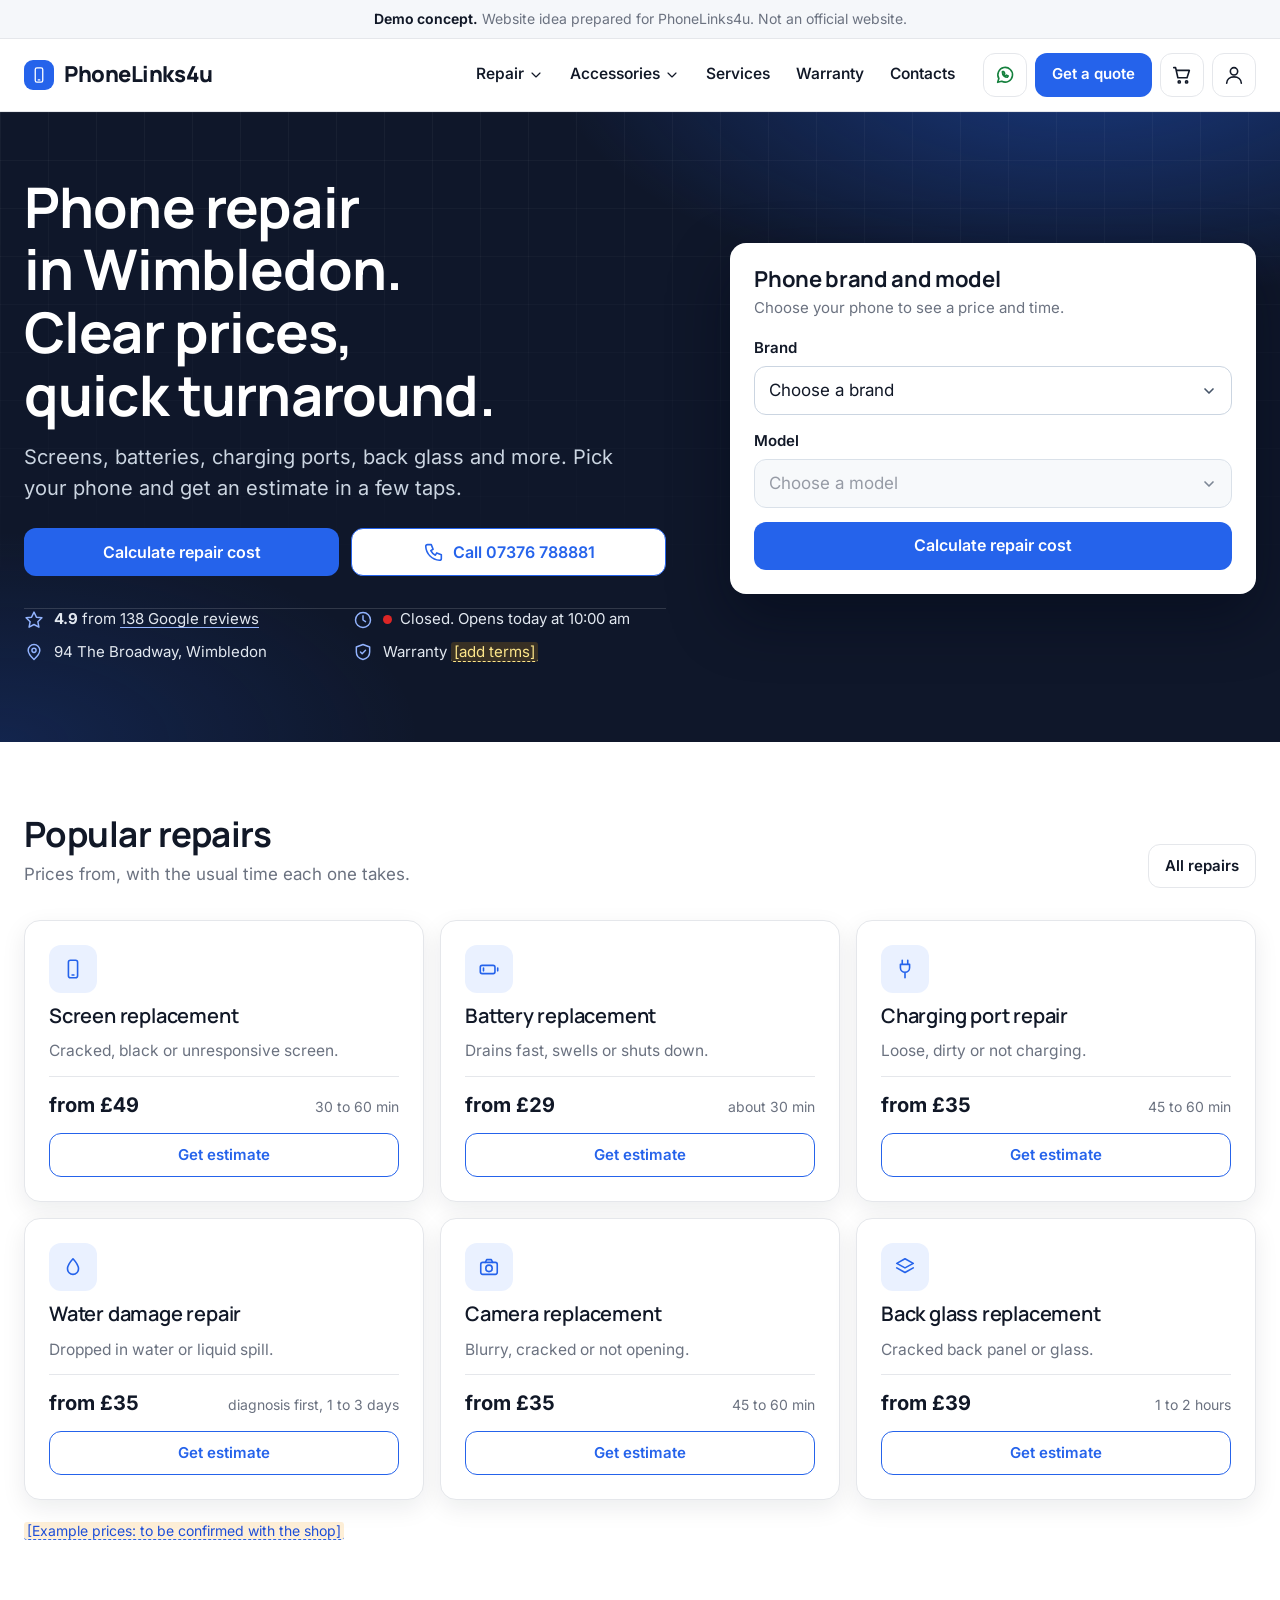
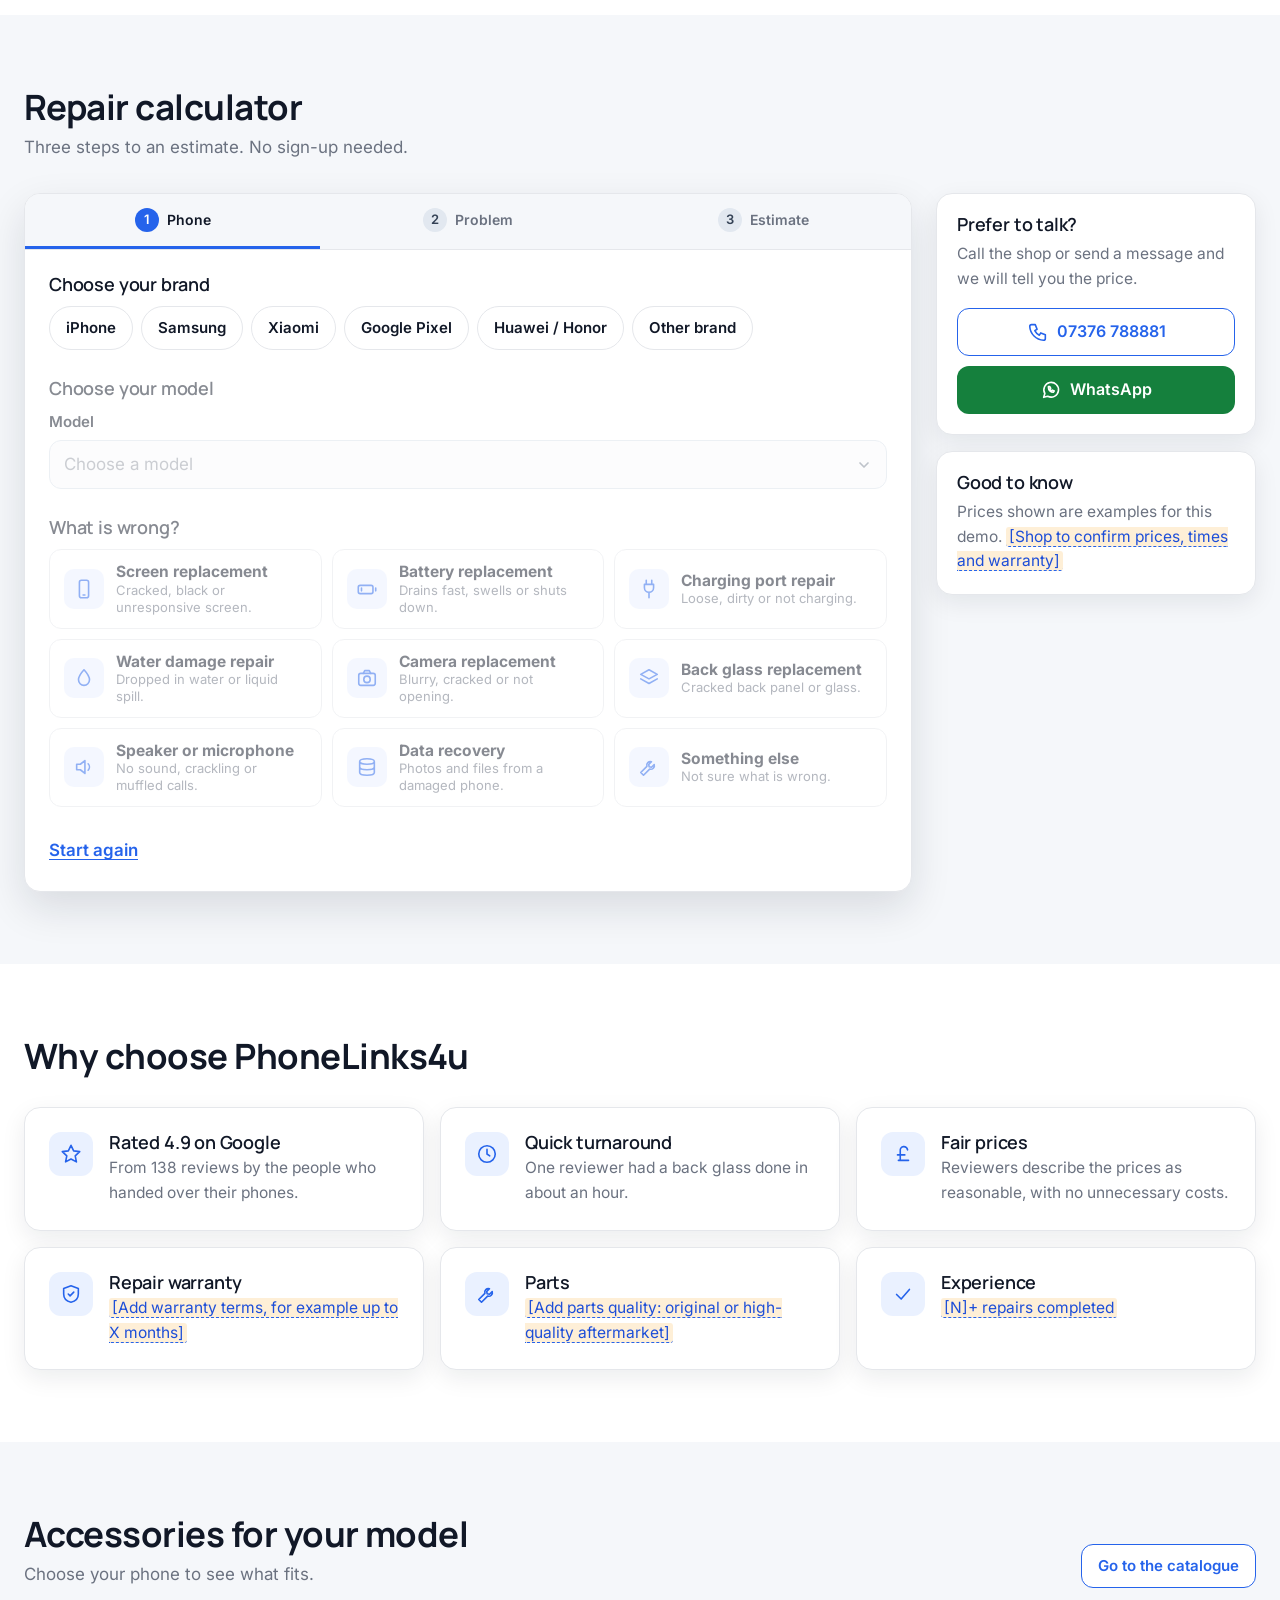
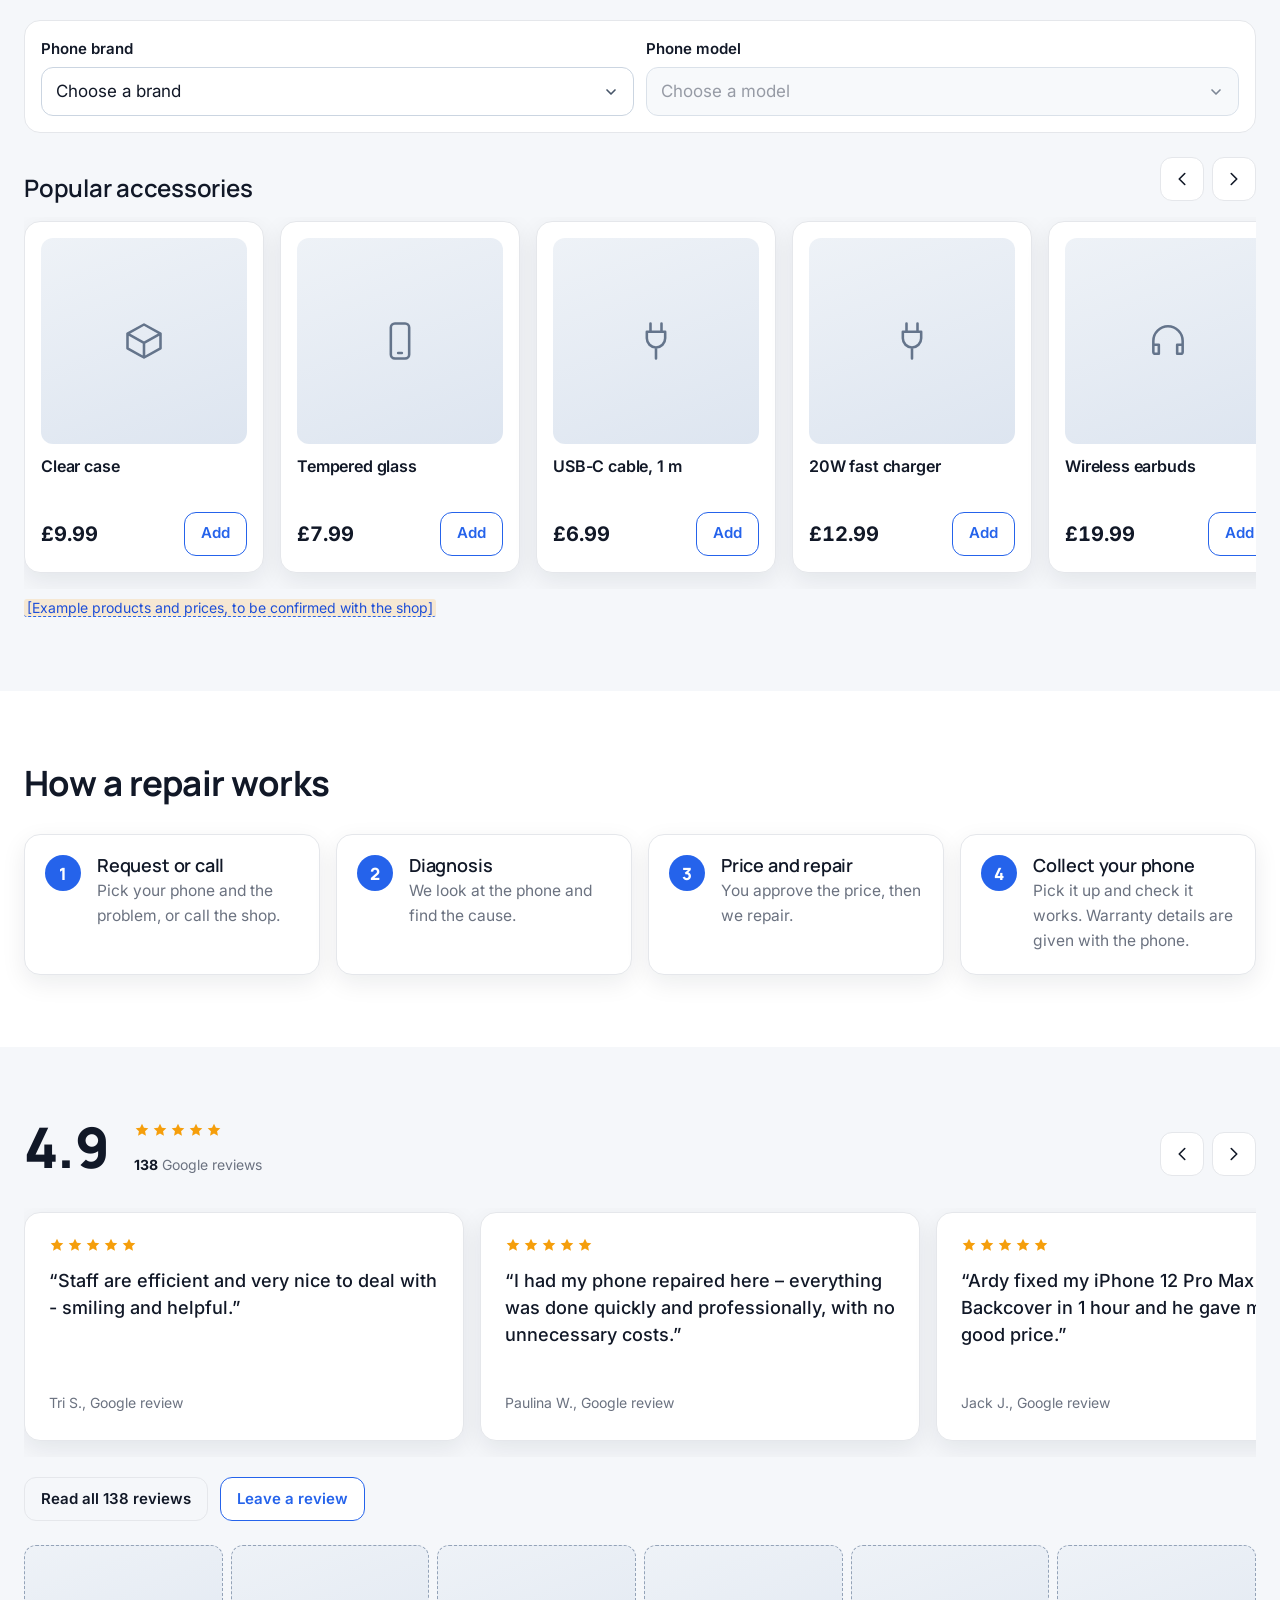
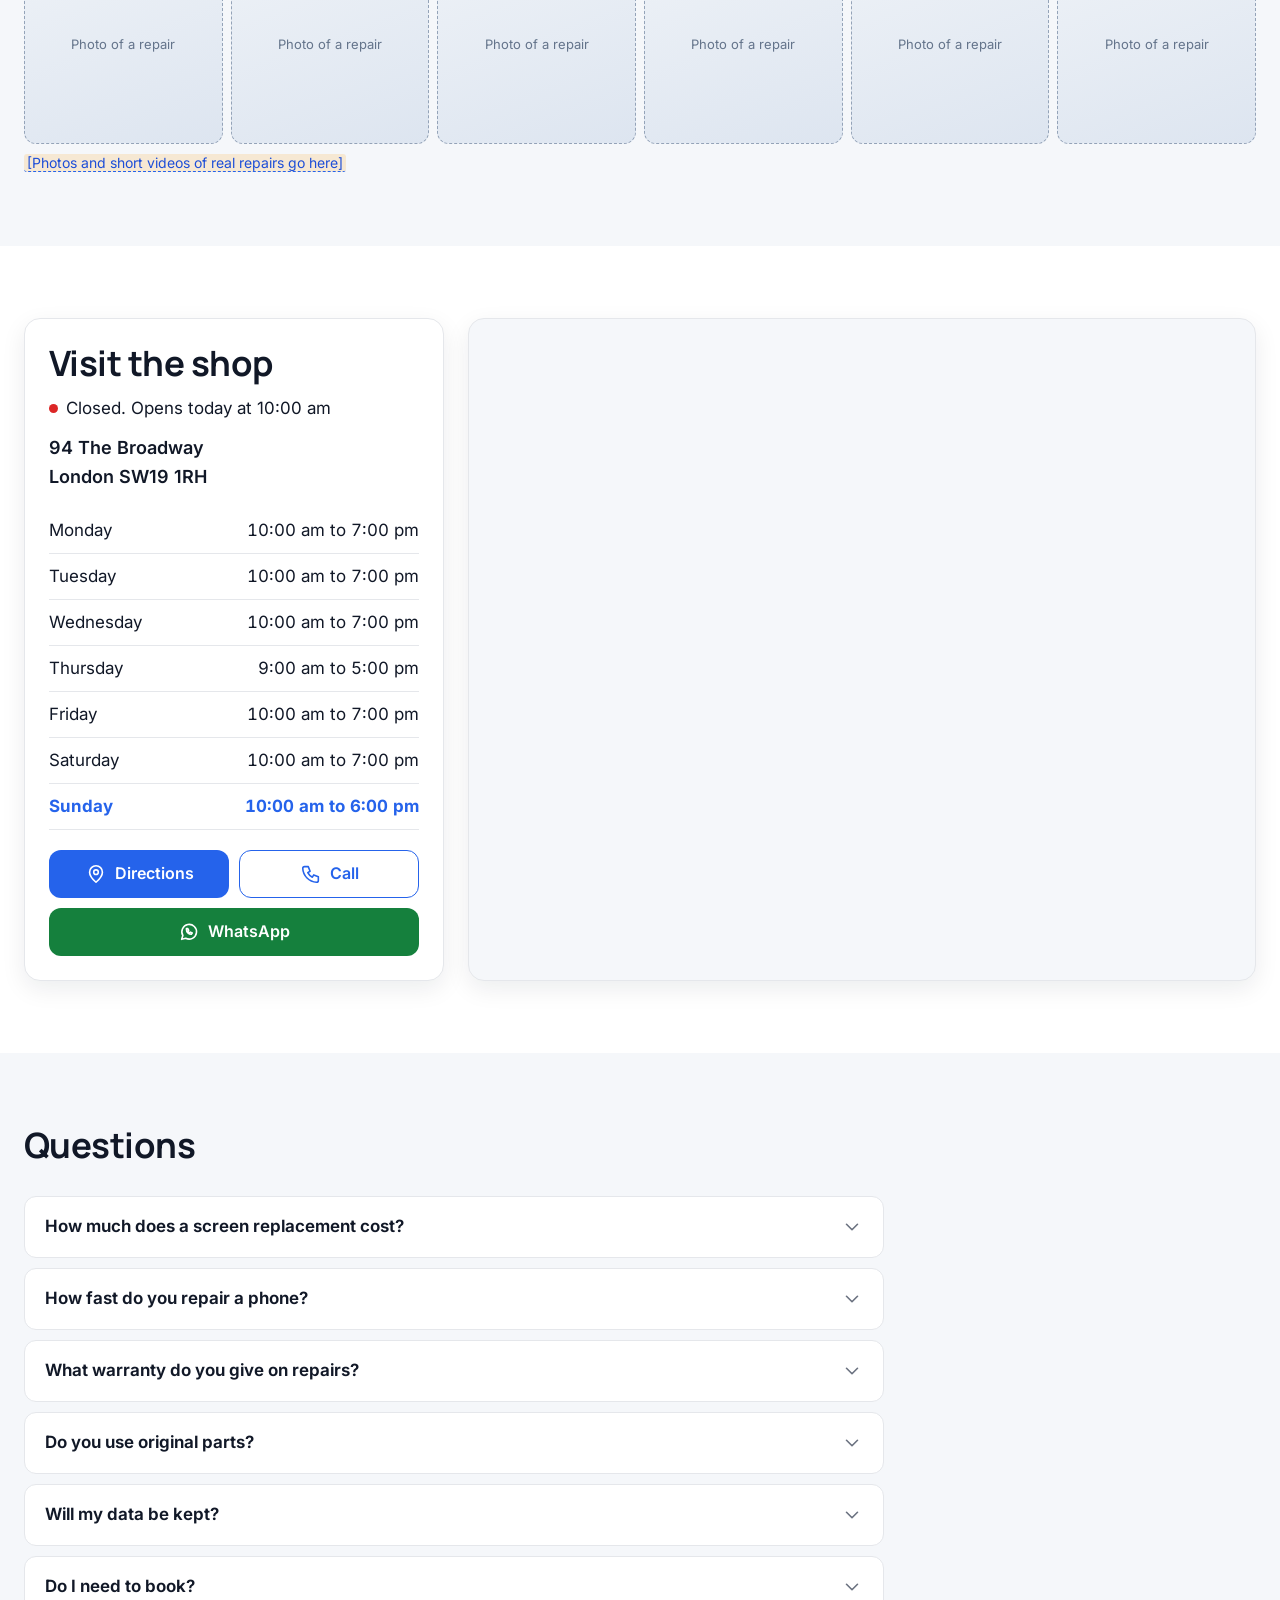
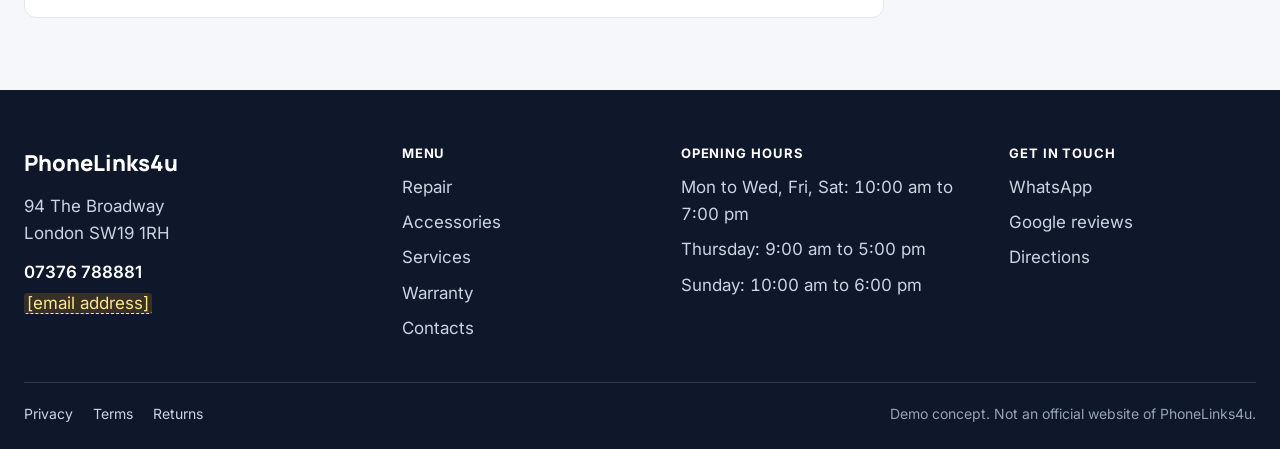
==== index.html @ e5e83dd7 "Add PhoneLinks4u demo static site for GitHub Pages. Co-authored-by: Cursor <cursoragent@cursor.com>" ====
<!doctype html>
<html lang="en-GB">
<head>
<meta charset="utf-8">
<meta name="viewport" content="width=device-width, initial-scale=1">
<meta name="robots" content="noindex, nofollow">
<meta name="theme-color" content="#0F172A">
<title>PhoneLinks4u | Phone repair in Wimbledon</title>
<meta name="description" content="PhoneLinks4u, 94 The Broadway, Wimbledon. Phone repairs and accessories. Rated 4.9 on Google from 138 reviews.">
<link rel="stylesheet" href="assets/css/tokens.css">
<link rel="stylesheet" href="assets/css/base.css">
<script type="application/ld+json">
{"@context": "https://schema.org", "@type": "LocalBusiness", "name": "PhoneLinks4u", "description": "Mobile phone repairs and accessories", "address": {"@type": "PostalAddress", "streetAddress": "94 The Broadway", "addressLocality": "London", "postalCode": "SW19 1RH", "addressCountry": "GB"}, "telephone": "+447376788881", "openingHoursSpecification": [{"@type": "OpeningHoursSpecification", "dayOfWeek": ["Monday", "Tuesday", "Wednesday", "Friday", "Saturday"], "opens": "10:00", "closes": "19:00"}, {"@type": "OpeningHoursSpecification", "dayOfWeek": "Thursday", "opens": "09:00", "closes": "17:00"}, {"@type": "OpeningHoursSpecification", "dayOfWeek": "Sunday", "opens": "10:00", "closes": "18:00"}], "aggregateRating": {"@type": "AggregateRating", "ratingValue": "4.9", "reviewCount": "138"}}
</script>
</head>
<body>
<svg width="0" height="0" style="position:absolute" aria-hidden="true" focusable="false">
<symbol id="i-phone" viewBox="0 0 24 24"><path d="M5 4h4l2 5-2.5 1.5a11 11 0 0 0 5 5L15 13l5 2v4a2 2 0 0 1-2 2A16 16 0 0 1 3 6a2 2 0 0 1 2-2z"/></symbol>
<symbol id="i-screen" viewBox="0 0 24 24"><rect x="7" y="2.5" width="10" height="19" rx="2.2"/><path d="M11 18.5h2"/></symbol>
<symbol id="i-battery" viewBox="0 0 24 24"><rect x="2.5" y="8" width="16" height="9" rx="2"/><path d="M21.5 11v3M6 11v3"/></symbol>
<symbol id="i-plug" viewBox="0 0 24 24"><path d="M9 2.5v4.5M15 2.5v4.5M7 7h10v3.5a5 5 0 0 1-10 0V7zM12 15.5v6"/></symbol>
<symbol id="i-drop" viewBox="0 0 24 24"><path d="M12 3s6 6.5 6 11a6 6 0 0 1-12 0c0-4.5 6-11 6-11z"/></symbol>
<symbol id="i-camera" viewBox="0 0 24 24"><rect x="3" y="7" width="18" height="13" rx="2.2"/><circle cx="12" cy="13.5" r="3.5"/><path d="M8 7l1.5-3h5L16 7"/></symbol>
<symbol id="i-data" viewBox="0 0 24 24"><path d="M4 6c0-1.7 3.6-3 8-3s8 1.3 8 3-3.6 3-8 3-8-1.3-8-3zM4 6v6c0 1.7 3.6 3 8 3s8-1.3 8-3V6M4 12v6c0 1.7 3.6 3 8 3s8-1.3 8-3v-6"/></symbol>
<symbol id="i-back" viewBox="0 0 24 24"><path d="M12 3l9 5-9 5-9-5 9-5zM3 13l9 5 9-5"/></symbol>
<symbol id="i-shield" viewBox="0 0 24 24"><path d="M12 3l8 3v6c0 5-3.5 8-8 9-4.5-1-8-4-8-9V6l8-3zM9 12l2 2 4-4"/></symbol>
<symbol id="i-clock" viewBox="0 0 24 24"><circle cx="12" cy="12" r="9"/><path d="M12 7v5l3 2"/></symbol>
<symbol id="i-check" viewBox="0 0 24 24"><path d="M5 12.5l5 5 9-10.5"/></symbol>
<symbol id="i-tool" viewBox="0 0 24 24"><path d="M14.7 6.3a4 4 0 0 0-5 5L3 18l3 3 6.7-6.7a4 4 0 0 0 5-5l-3 3-2.5-.5-.5-2.5 3-3z"/></symbol>
<symbol id="i-cart" viewBox="0 0 24 24"><path d="M3 4h2l2.5 11h10L20 7H6.5"/><circle cx="9" cy="19.5" r="1.2"/><circle cx="17" cy="19.5" r="1.2"/></symbol>
<symbol id="i-user" viewBox="0 0 24 24"><circle cx="12" cy="8" r="4"/><path d="M4 21c0-4.4 3.6-7 8-7s8 2.6 8 7"/></symbol>
<symbol id="i-menu" viewBox="0 0 24 24"><path d="M4 7h16M4 12h16M4 17h16"/></symbol>
<symbol id="i-close" viewBox="0 0 24 24"><path d="M6 6l12 12M18 6L6 18"/></symbol>
<symbol id="i-chevron" viewBox="0 0 24 24"><path d="M6 9l6 6 6-6"/></symbol>
<symbol id="i-prev" viewBox="0 0 24 24"><path d="M15 6l-6 6 6 6"/></symbol>
<symbol id="i-next" viewBox="0 0 24 24"><path d="M9 6l6 6-6 6"/></symbol>
<symbol id="i-pin" viewBox="0 0 24 24"><path d="M12 21s7-6.2 7-11a7 7 0 1 0-14 0c0 4.8 7 11 7 11z"/><circle cx="12" cy="10" r="2.5"/></symbol>
<symbol id="i-star" viewBox="0 0 24 24"><polygon points="12 2.5 14.9 8.6 21.5 9.4 16.6 14 17.9 20.6 12 17.4 6.1 20.6 7.4 14 2.5 9.4 9.1 8.6"/></symbol>
<symbol id="i-upload" viewBox="0 0 24 24"><path d="M12 16V4M7 9l5-5 5 5M4 20h16"/></symbol>
<symbol id="i-box" viewBox="0 0 24 24"><path d="M3 8l9-5 9 5v8l-9 5-9-5V8zM3 8l9 5 9-5M12 13v8"/></symbol>
<symbol id="i-speaker" viewBox="0 0 24 24"><path d="M4 9v6h4l5 4V5L8 9H4zM16.5 8.5a5 5 0 0 1 0 7"/></symbol>
<symbol id="i-audio" viewBox="0 0 24 24"><path d="M4 14v-2a8 8 0 0 1 16 0v2M4 14h3v5H5a1 1 0 0 1-1-1v-4zM20 14h-3v5h2a1 1 0 0 0 1-1v-4z"/></symbol>
<symbol id="i-pound" viewBox="0 0 24 24"><path d="M17 7.5a4 4 0 0 0-8 1V13M6 13h8M7 19h11M9 13v6"/></symbol>
<symbol id="i-wa" viewBox="0 0 24 24"><path d="M4 20l1.3-4.2A8 8 0 1 1 8.4 18.8L4 20z"/><path d="M9.2 9.2c0 2.9 2.4 5.3 5.3 5.3l1-1.4-1.9-1-1 .8a3.4 3.4 0 0 1-1.7-1.7l.8-1-1-1.9-1.5 0z"/></symbol>
</svg>
<a class="skip" href="#main">Skip to content</a>
<div class="demo-bar"><strong>Demo concept.</strong> Website idea prepared for PhoneLinks4u. Not an official website.</div>
<header class="site-header">
  <div class="container header-row">
    <a class="brand" href="index.html" aria-label="PhoneLinks4u, home"><span class="brand-mark"><svg class="i " aria-hidden="true"><use href="#i-screen"/></svg></span>PhoneLinks4u</a>
    <nav class="nav-desktop" aria-label="Main"><ul>
      <li class="nav-item" data-dropdown><button class="nav-trigger" type="button" aria-expanded="false" aria-controls="dd-repair">Repair <svg class="i " aria-hidden="true"><use href="#i-chevron"/></svg></button><div class="dropdown" id="dd-repair"><div class="col"><h3>By brand</h3><ul><li><a href="repair/index.html#iphone">iPhone</a></li><li><a href="repair/index.html#samsung">Samsung</a></li><li><a href="repair/index.html#xiaomi">Xiaomi</a></li><li><a href="repair/index.html#pixel">Google Pixel</a></li><li><a href="repair/index.html#huawei">Huawei / Honor</a></li><li><a href="repair/index.html#other">Other brand</a></li></ul></div><div class="col"><h3>By problem</h3><ul><li><a href="repair/index.html#card-screen">Screen replacement</a></li><li><a href="repair/index.html#card-battery">Battery replacement</a></li><li><a href="repair/index.html#card-charging">Charging port repair</a></li><li><a href="repair/index.html#card-water">Water damage repair</a></li><li><a href="repair/index.html#card-camera">Camera replacement</a></li><li><a href="repair/index.html#card-back">Back glass replacement</a></li><li><a href="repair/index.html#card-audio">Speaker or microphone</a></li><li><a href="repair/index.html#card-data">Data recovery</a></li></ul></div></div></li>
      <li class="nav-item" data-dropdown><button class="nav-trigger" type="button" aria-expanded="false" aria-controls="dd-acc">Accessories <svg class="i " aria-hidden="true"><use href="#i-chevron"/></svg></button><div class="dropdown" id="dd-acc"><div class="col"><h3>By type</h3><ul><li><a href="accessories/index.html#cat-0">Cases</a></li><li><a href="accessories/index.html#cat-1">Screen protectors</a></li><li><a href="accessories/index.html#cat-2">Cables and chargers</a></li><li><a href="accessories/index.html#cat-3">Wireless chargers</a></li><li><a href="accessories/index.html#cat-4">Headphones</a></li><li><a href="accessories/index.html#cat-5">Power banks</a></li><li><a href="accessories/index.html#cat-6">Holders and rings</a></li><li><a href="accessories/index.html#cat-7">Memory cards</a></li></ul></div><div class="col"><h3>By phone</h3><ul><li><a href="accessories/index.html#model">For iPhone</a></li><li><a href="accessories/index.html#model">For Samsung</a></li><li><a href="accessories/index.html#model">For Xiaomi</a></li><li><a href="accessories/index.html#model">For Google Pixel</a></li><li><a href="accessories/index.html#model">For Huawei / Honor</a></li></ul></div></div></li>
      <li class="nav-item"><a class="nav-link" href="services/index.html">Services</a></li><li class="nav-item"><a class="nav-link" href="warranty/index.html">Warranty</a></li><li class="nav-item"><a class="nav-link" href="contact/index.html">Contacts</a></li>
    </ul></nav>
    <div class="header-actions">
      <a class="header-phone" href="tel:+447376788881"><svg class="i " aria-hidden="true"><use href="#i-phone"/></svg><span>07376 788881</span></a>
      <a class="icon-btn wa hide-sm" href="https://wa.me/447376788881" target="_blank" rel="noopener" aria-label="Message us on WhatsApp"><svg class="i " aria-hidden="true"><use href="#i-wa"/></svg></a>
      <a class="btn btn-primary btn-sm header-quote" href="index.html#calculator">Get a quote</a>
      <a class="icon-btn header-cart" href="#" data-fullsite aria-label="Basket (part of the full site)" title="Basket: part of the full site"><svg class="i " aria-hidden="true"><use href="#i-cart"/></svg></a>
      <a class="icon-btn header-account" href="#" data-fullsite aria-label="Sign in (part of the full site)" title="Sign in: part of the full site"><svg class="i " aria-hidden="true"><use href="#i-user"/></svg></a>
      <button class="icon-btn burger" type="button" aria-label="Open menu" aria-expanded="false" aria-controls="drawer" data-open-drawer><svg class="i " aria-hidden="true"><use href="#i-menu"/></svg></button>
    </div>
  </div>
</header>
<div class="drawer" id="drawer" role="dialog" aria-modal="true" aria-label="Menu" hidden>
  <div class="drawer-top">
    <span class="brand"><span class="brand-mark"><svg class="i " aria-hidden="true"><use href="#i-screen"/></svg></span>PhoneLinks4u</span>
    <button class="icon-btn" type="button" aria-label="Close menu" data-close-drawer><svg class="i " aria-hidden="true"><use href="#i-close"/></svg></button>
  </div>
  <nav aria-label="Mobile"><ul>
    <li><a href="repair/index.html">Repair <svg class="i " aria-hidden="true"><use href="#i-next"/></svg></a></li>
    <li><a href="accessories/index.html">Accessories <svg class="i " aria-hidden="true"><use href="#i-next"/></svg></a></li>
    <li><a href="services/index.html">Services <svg class="i " aria-hidden="true"><use href="#i-next"/></svg></a></li>
    <li><a href="warranty/index.html">Warranty <svg class="i " aria-hidden="true"><use href="#i-next"/></svg></a></li>
    <li><a href="contact/index.html">Contacts <svg class="i " aria-hidden="true"><use href="#i-next"/></svg></a></li>
  </ul></nav>
  <div class="drawer-foot">
    <a class="btn btn-primary btn-block" href="index.html#calculator">Get a repair quote</a>
    <a class="btn btn-secondary btn-block" href="tel:+447376788881"><svg class="i " aria-hidden="true"><use href="#i-phone"/></svg> Call 07376 788881</a>
    <a class="btn btn-wa btn-block" href="https://wa.me/447376788881" target="_blank" rel="noopener"><svg class="i " aria-hidden="true"><use href="#i-wa"/></svg> WhatsApp</a>
    <a class="btn btn-ghost btn-block" href="#" data-fullsite><svg class="i " aria-hidden="true"><use href="#i-user"/></svg> Sign in</a>
    <address>94 The Broadway<br>London SW19 1RH</address>
  </div>
</div>
<main id="main">
<section class="hero">
  <div class="container hero-grid">
    <div>
      <h1>Phone repair in Wimbledon. Clear prices, quick turnaround.</h1>
      <p class="hero-sub">Screens, batteries, charging ports, back glass and more. Pick your phone and get an estimate in a few taps.</p>
      <div class="hero-links">
        <a class="btn btn-primary" href="#calculator">Calculate repair cost</a>
        <a class="btn btn-secondary" href="tel:+447376788881"><svg class="i " aria-hidden="true"><use href="#i-phone"/></svg> Call 07376 788881</a>
      </div>
      <ul class="trust" role="list">
        <li><svg class="i " aria-hidden="true"><use href="#i-star"/></svg><span><strong>4.9</strong> from <a href="https://www.google.com/maps/place/?q=place_id:ChIJW7tWdm5xdkgRounIknlrPsY" target="_blank" rel="noopener">138 Google reviews</a></span></li>
        <li><svg class="i " aria-hidden="true"><use href="#i-clock"/></svg><span class="status" data-open-status data-state="closed">Check opening hours</span></li>
        <li><svg class="i " aria-hidden="true"><use href="#i-pin"/></svg><span>94 The Broadway, Wimbledon</span></li>
        <li><svg class="i " aria-hidden="true"><use href="#i-shield"/></svg><span>Warranty <span class="todo">[add terms]</span></span></li>
      </ul>
    </div>
    <form class="quick" data-quick novalidate>
      <h2>Phone brand and model</h2>
      <p>Choose your phone to see a price and time.</p>
      <div class="field"><label for="q-brand">Brand</label><select id="q-brand" data-q-brand></select><span class="error">Choose a brand.</span></div>
      <div class="field"><label for="q-model">Model</label><select id="q-model" data-q-model disabled></select><span class="error">Choose a model.</span></div>
      <button class="btn btn-primary btn-block" type="submit">Calculate repair cost</button>
    </form>
  </div>
</section>

<section class="section" id="repairs">
  <div class="container">
    <div class="section-head">
      <div><h2>Popular repairs</h2><p>Prices from, with the usual time each one takes.</p></div>
      <a class="btn btn-ghost btn-sm" href="repair/index.html">All repairs</a>
    </div>
    <div class="repair-grid">
<article class="card repair-card" id="card-screen">
  <span class="ico"><svg class="i " aria-hidden="true"><use href="#i-screen"/></svg></span>
  <h3>Screen replacement</h3>
  <p>Cracked, black or unresponsive screen.</p>
  <div class="meta"><span class="price">from £49</span><span class="caption">30 to 60 min</span></div>
  <a class="btn btn-secondary btn-sm" href="#calculator" data-pick-fault="screen">Get estimate</a>
</article>
<article class="card repair-card" id="card-battery">
  <span class="ico"><svg class="i " aria-hidden="true"><use href="#i-battery"/></svg></span>
  <h3>Battery replacement</h3>
  <p>Drains fast, swells or shuts down.</p>
  <div class="meta"><span class="price">from £29</span><span class="caption">about 30 min</span></div>
  <a class="btn btn-secondary btn-sm" href="#calculator" data-pick-fault="battery">Get estimate</a>
</article>
<article class="card repair-card" id="card-charging">
  <span class="ico"><svg class="i " aria-hidden="true"><use href="#i-plug"/></svg></span>
  <h3>Charging port repair</h3>
  <p>Loose, dirty or not charging.</p>
  <div class="meta"><span class="price">from £35</span><span class="caption">45 to 60 min</span></div>
  <a class="btn btn-secondary btn-sm" href="#calculator" data-pick-fault="charging">Get estimate</a>
</article>
<article class="card repair-card" id="card-water">
  <span class="ico"><svg class="i " aria-hidden="true"><use href="#i-drop"/></svg></span>
  <h3>Water damage repair</h3>
  <p>Dropped in water or liquid spill.</p>
  <div class="meta"><span class="price">from £35</span><span class="caption">diagnosis first, 1 to 3 days</span></div>
  <a class="btn btn-secondary btn-sm" href="#calculator" data-pick-fault="water">Get estimate</a>
</article>
<article class="card repair-card" id="card-camera">
  <span class="ico"><svg class="i " aria-hidden="true"><use href="#i-camera"/></svg></span>
  <h3>Camera replacement</h3>
  <p>Blurry, cracked or not opening.</p>
  <div class="meta"><span class="price">from £35</span><span class="caption">45 to 60 min</span></div>
  <a class="btn btn-secondary btn-sm" href="#calculator" data-pick-fault="camera">Get estimate</a>
</article>
<article class="card repair-card" id="card-back">
  <span class="ico"><svg class="i " aria-hidden="true"><use href="#i-back"/></svg></span>
  <h3>Back glass replacement</h3>
  <p>Cracked back panel or glass.</p>
  <div class="meta"><span class="price">from £39</span><span class="caption">1 to 2 hours</span></div>
  <a class="btn btn-secondary btn-sm" href="#calculator" data-pick-fault="back">Get estimate</a>
</article>
    </div>
    <p class="caption" style="margin-top:20px"><span class="todo">[Example prices: to be confirmed with the shop]</span></p>
  </div>
</section>

<section class="section section--alt" id="calc-section">
  <div class="container">
    <div class="section-head"><div><h2>Repair calculator</h2><p>Three steps to an estimate. No sign-up needed.</p></div></div>
    <div class="calc-layout">
      <div class="calc" id="calculator">
        <ol class="calc-steps" aria-label="Steps"><li class="is-active"><span>1</span>Phone</li><li><span>2</span>Problem</li><li><span>3</span>Estimate</li></ol>
        <div class="calc-body">
          <div class="calc-group"><h3>Choose your brand</h3><div class="chips" data-brand-chips role="group" aria-label="Phone brand"></div></div>
          <div class="calc-group group-locked" data-model-group><h3>Choose your model</h3>
            <div class="field" style="margin:0"><label for="calc-model">Model</label><select id="calc-model" data-model disabled></select></div>
          </div>
          <div class="calc-group group-locked" data-fault-group><h3>What is wrong?</h3><div class="fault-grid"><button class="fault" type="button" data-fault="screen" aria-pressed="false" disabled><span class="ico"><svg class="i " aria-hidden="true"><use href="#i-screen"/></svg></span><span><strong>Screen replacement</strong><small>Cracked, black or unresponsive screen.</small></span></button><button class="fault" type="button" data-fault="battery" aria-pressed="false" disabled><span class="ico"><svg class="i " aria-hidden="true"><use href="#i-battery"/></svg></span><span><strong>Battery replacement</strong><small>Drains fast, swells or shuts down.</small></span></button><button class="fault" type="button" data-fault="charging" aria-pressed="false" disabled><span class="ico"><svg class="i " aria-hidden="true"><use href="#i-plug"/></svg></span><span><strong>Charging port repair</strong><small>Loose, dirty or not charging.</small></span></button><button class="fault" type="button" data-fault="water" aria-pressed="false" disabled><span class="ico"><svg class="i " aria-hidden="true"><use href="#i-drop"/></svg></span><span><strong>Water damage repair</strong><small>Dropped in water or liquid spill.</small></span></button><button class="fault" type="button" data-fault="camera" aria-pressed="false" disabled><span class="ico"><svg class="i " aria-hidden="true"><use href="#i-camera"/></svg></span><span><strong>Camera replacement</strong><small>Blurry, cracked or not opening.</small></span></button><button class="fault" type="button" data-fault="back" aria-pressed="false" disabled><span class="ico"><svg class="i " aria-hidden="true"><use href="#i-back"/></svg></span><span><strong>Back glass replacement</strong><small>Cracked back panel or glass.</small></span></button><button class="fault" type="button" data-fault="audio" aria-pressed="false" disabled><span class="ico"><svg class="i " aria-hidden="true"><use href="#i-speaker"/></svg></span><span><strong>Speaker or microphone</strong><small>No sound, crackling or muffled calls.</small></span></button><button class="fault" type="button" data-fault="data" aria-pressed="false" disabled><span class="ico"><svg class="i " aria-hidden="true"><use href="#i-data"/></svg></span><span><strong>Data recovery</strong><small>Photos and files from a damaged phone.</small></span></button><button class="fault" type="button" data-fault="other" aria-pressed="false" disabled><span class="ico"><svg class="i " aria-hidden="true"><use href="#i-tool"/></svg></span><span><strong>Something else</strong><small>Not sure what is wrong.</small></span></button></div></div>
          <div class="result" data-result hidden aria-live="polite">
            <div class="result-grid"><span class="label">Your estimate</span><span data-title style="font-weight:600"></span></div>
            <div class="big" data-price></div>
            <div class="when" data-when></div>
            <p class="note">Example prices to show how the calculator works. The final price is agreed after the phone is checked.</p>
          </div>
          <div class="book" data-book hidden>
            <h3>Book this repair</h3>
            <div class="success-box" data-success role="status" tabindex="-1"><svg class="i " aria-hidden="true"><use href="#i-check"/></svg><span>Request received. This is a demo, nothing was sent.</span></div>
            <form data-book-form novalidate>
              <div class="field"><label for="b-summary">Your repair</label><input id="b-summary" data-summary type="text" readonly></div>
              <div class="field"><label for="b-phone">Phone number</label><input id="b-phone" name="phone" type="tel" autocomplete="tel" inputmode="tel" required aria-required="true"><span class="error">Enter a phone number we can call.</span></div>
              <div class="field"><label for="b-name">Name <span class="muted" style="font-weight:400">(optional)</span></label><input id="b-name" name="name" type="text" autocomplete="name" maxlength="80"></div>
              <div class="field"><label for="b-desc">Anything else? <span class="muted" style="font-weight:400">(optional)</span></label><textarea id="b-desc" name="desc" maxlength="500"></textarea></div>
              <div class="field"><label for="b-photo">Photo of the phone <span class="muted" style="font-weight:400">(optional)</span></label><input id="b-photo" name="photo" type="file" accept="image/*"></div>
              <label class="check"><input type="checkbox" name="consent" required> <span>I agree to be contacted about this request and to the privacy policy.</span></label>
              <div class="book-actions">
                <button class="btn btn-primary" type="submit">Book repair</button>
                <a class="btn btn-secondary" href="tel:+447376788881"><svg class="i " aria-hidden="true"><use href="#i-phone"/></svg> Call</a>
                <a class="btn btn-wa" data-wa href="https://wa.me/447376788881" target="_blank" rel="noopener"><svg class="i " aria-hidden="true"><use href="#i-wa"/></svg> WhatsApp</a>
              </div>
            </form>
          </div>
          <button class="reset" type="button" data-reset>Start again</button>
        </div>
      </div>
      <aside class="calc-side">
        <div class="card"><h3 style="font-size:1.125rem;margin-bottom:8px">Prefer to talk?</h3>
          <p class="muted" style="margin-bottom:16px;font-size:.9688rem">Call the shop or send a message and we will tell you the price.</p>
          <div style="display:grid;gap:10px"><a class="btn btn-secondary" href="tel:+447376788881"><svg class="i " aria-hidden="true"><use href="#i-phone"/></svg> 07376 788881</a><a class="btn btn-wa" href="https://wa.me/447376788881" target="_blank" rel="noopener"><svg class="i " aria-hidden="true"><use href="#i-wa"/></svg> WhatsApp</a></div>
        </div>
        <div class="card"><h3 style="font-size:1.125rem;margin-bottom:8px">Good to know</h3>
          <p class="muted" style="font-size:.9688rem">Prices shown are examples for this demo. <span class="todo">[Shop to confirm prices, times and warranty]</span></p>
        </div>
      </aside>
    </div>
  </div>
</section>

<section class="section" id="why">
  <div class="container">
    <div class="section-head"><h2>Why choose PhoneLinks4u</h2></div>
    <div class="why-grid"><article class="card why-card"><span class="ico"><svg class="i " aria-hidden="true"><use href="#i-star"/></svg></span><div><h3>Rated 4.9 on Google</h3><p>From 138 reviews by the people who handed over their phones.</p></div></article><article class="card why-card"><span class="ico"><svg class="i " aria-hidden="true"><use href="#i-clock"/></svg></span><div><h3>Quick turnaround</h3><p>One reviewer had a back glass done in about an hour.</p></div></article><article class="card why-card"><span class="ico"><svg class="i " aria-hidden="true"><use href="#i-pound"/></svg></span><div><h3>Fair prices</h3><p>Reviewers describe the prices as reasonable, with no unnecessary costs.</p></div></article><article class="card why-card"><span class="ico"><svg class="i " aria-hidden="true"><use href="#i-shield"/></svg></span><div><h3>Repair warranty</h3><p><span class="todo">[Add warranty terms, for example up to X months]</span></p></div></article><article class="card why-card"><span class="ico"><svg class="i " aria-hidden="true"><use href="#i-tool"/></svg></span><div><h3>Parts</h3><p><span class="todo">[Add parts quality: original or high-quality aftermarket]</span></p></div></article><article class="card why-card"><span class="ico"><svg class="i " aria-hidden="true"><use href="#i-check"/></svg></span><div><h3>Experience</h3><p><span class="todo">[N]+ repairs completed</span></p></div></article></div>
  </div>
</section>

<section class="section section--alt" id="accessories">
  <div class="container">
    <div class="section-head">
      <div><h2>Accessories for your model</h2><p>Choose your phone to see what fits.</p></div>
      <a class="btn btn-secondary btn-sm" href="accessories/index.html">Go to the catalogue</a>
    </div>
    <div data-acc>
    <div class="model-filter" id="model">
      <div class="field"><label for="a-brand">Phone brand</label><select id="a-brand" data-a-brand></select></div>
      <div class="field"><label for="a-model">Phone model</label><select id="a-model" data-a-model disabled></select></div>
    </div>
    <div data-carousel-wrap>
      <div class="section-head" style="margin-bottom:16px"><h3 data-acc-title>Popular accessories</h3>
        <div class="carousel-controls">
          <button class="icon-btn" type="button" aria-label="Previous products" data-carousel-dir="-1"><svg class="i " aria-hidden="true"><use href="#i-prev"/></svg></button>
          <button class="icon-btn" type="button" aria-label="Next products" data-carousel-dir="1"><svg class="i " aria-hidden="true"><use href="#i-next"/></svg></button>
        </div>
      </div>
      <div class="carousel" data-carousel tabindex="0" aria-label="Accessories">
<article class="card product" data-tpl="Clear case for {model}" data-generic="Clear case" data-specific="1">
  <div class="thumb" role="img" aria-label="Product photo placeholder"><svg class="i " aria-hidden="true"><use href="#i-box"/></svg></div>
  <span class="tag" data-fit hidden>Fits your phone</span>
  <h3 data-name>Clear case</h3>
  <div class="row"><span class="price">£9.99</span><button class="btn btn-secondary btn-sm" type="button" data-fullsite>Add</button></div>
</article>
<article class="card product" data-tpl="Tempered glass for {model}" data-generic="Tempered glass" data-specific="1">
  <div class="thumb" role="img" aria-label="Product photo placeholder"><svg class="i " aria-hidden="true"><use href="#i-screen"/></svg></div>
  <span class="tag" data-fit hidden>Fits your phone</span>
  <h3 data-name>Tempered glass</h3>
  <div class="row"><span class="price">£7.99</span><button class="btn btn-secondary btn-sm" type="button" data-fullsite>Add</button></div>
</article>
<article class="card product" data-tpl="USB-C cable, 1 m" data-generic="USB-C cable, 1 m" data-specific="0">
  <div class="thumb" role="img" aria-label="Product photo placeholder"><svg class="i " aria-hidden="true"><use href="#i-plug"/></svg></div>
  <span class="tag" data-fit hidden>Fits your phone</span>
  <h3 data-name>USB-C cable, 1 m</h3>
  <div class="row"><span class="price">£6.99</span><button class="btn btn-secondary btn-sm" type="button" data-fullsite>Add</button></div>
</article>
<article class="card product" data-tpl="20W fast charger" data-generic="20W fast charger" data-specific="0">
  <div class="thumb" role="img" aria-label="Product photo placeholder"><svg class="i " aria-hidden="true"><use href="#i-plug"/></svg></div>
  <span class="tag" data-fit hidden>Fits your phone</span>
  <h3 data-name>20W fast charger</h3>
  <div class="row"><span class="price">£12.99</span><button class="btn btn-secondary btn-sm" type="button" data-fullsite>Add</button></div>
</article>
<article class="card product" data-tpl="Wireless earbuds" data-generic="Wireless earbuds" data-specific="0">
  <div class="thumb" role="img" aria-label="Product photo placeholder"><svg class="i " aria-hidden="true"><use href="#i-audio"/></svg></div>
  <span class="tag" data-fit hidden>Fits your phone</span>
  <h3 data-name>Wireless earbuds</h3>
  <div class="row"><span class="price">£19.99</span><button class="btn btn-secondary btn-sm" type="button" data-fullsite>Add</button></div>
</article>
<article class="card product" data-tpl="Power bank 10,000 mAh" data-generic="Power bank 10,000 mAh" data-specific="0">
  <div class="thumb" role="img" aria-label="Product photo placeholder"><svg class="i " aria-hidden="true"><use href="#i-battery"/></svg></div>
  <span class="tag" data-fit hidden>Fits your phone</span>
  <h3 data-name>Power bank 10,000 mAh</h3>
  <div class="row"><span class="price">£17.99</span><button class="btn btn-secondary btn-sm" type="button" data-fullsite>Add</button></div>
</article>
<article class="card product" data-tpl="Phone ring holder" data-generic="Phone ring holder" data-specific="0">
  <div class="thumb" role="img" aria-label="Product photo placeholder"><svg class="i " aria-hidden="true"><use href="#i-box"/></svg></div>
  <span class="tag" data-fit hidden>Fits your phone</span>
  <h3 data-name>Phone ring holder</h3>
  <div class="row"><span class="price">£3.99</span><button class="btn btn-secondary btn-sm" type="button" data-fullsite>Add</button></div>
</article>
      </div>
    </div>
    <p class="caption" style="margin-top:8px"><span class="todo">[Example products and prices, to be confirmed with the shop]</span></p>
  </div>
  </div>
</section>

<section class="section" id="process">
  <div class="container">
    <div class="section-head"><h2>How a repair works</h2></div>
    <ol class="steps"><li><h3>Request or call</h3><p>Pick your phone and the problem, or call the shop.</p></li><li><h3>Diagnosis</h3><p>We look at the phone and find the cause.</p></li><li><h3>Price and repair</h3><p>You approve the price, then we repair.</p></li><li><h3>Collect your phone</h3><p>Pick it up and check it works. Warranty details are given with the phone.</p></li></ol>
  </div>
</section>

<section class="section section--alt" id="reviews">
  <div class="container" data-carousel-wrap>
    <div class="section-head">
      <div class="review-head">
        <span class="review-score">4.9</span>
        <div><span class="stars" role="img" aria-label="4.9 out of 5 stars"><svg class="i i-fill" aria-hidden="true"><use href="#i-star"/></svg><svg class="i i-fill" aria-hidden="true"><use href="#i-star"/></svg><svg class="i i-fill" aria-hidden="true"><use href="#i-star"/></svg><svg class="i i-fill" aria-hidden="true"><use href="#i-star"/></svg><svg class="i i-fill" aria-hidden="true"><use href="#i-star"/></svg></span><p class="review-count"><strong>138</strong> Google reviews</p></div>
      </div>
      <div class="carousel-controls">
        <button class="icon-btn" type="button" aria-label="Previous reviews" data-carousel-dir="-1"><svg class="i " aria-hidden="true"><use href="#i-prev"/></svg></button>
        <button class="icon-btn" type="button" aria-label="Next reviews" data-carousel-dir="1"><svg class="i " aria-hidden="true"><use href="#i-next"/></svg></button>
      </div>
    </div>
    <div class="carousel" data-carousel tabindex="0" aria-label="Customer reviews">
      <article class="card review"><span class="stars" role="img" aria-label="4.9 out of 5 stars"><svg class="i i-fill" aria-hidden="true"><use href="#i-star"/></svg><svg class="i i-fill" aria-hidden="true"><use href="#i-star"/></svg><svg class="i i-fill" aria-hidden="true"><use href="#i-star"/></svg><svg class="i i-fill" aria-hidden="true"><use href="#i-star"/></svg><svg class="i i-fill" aria-hidden="true"><use href="#i-star"/></svg></span><blockquote>&ldquo;Staff are efficient and very nice to deal with - smiling and helpful.&rdquo;</blockquote><footer><span class="caption">Tri S., Google review</span></footer></article>
      <article class="card review"><span class="stars" role="img" aria-label="4.9 out of 5 stars"><svg class="i i-fill" aria-hidden="true"><use href="#i-star"/></svg><svg class="i i-fill" aria-hidden="true"><use href="#i-star"/></svg><svg class="i i-fill" aria-hidden="true"><use href="#i-star"/></svg><svg class="i i-fill" aria-hidden="true"><use href="#i-star"/></svg><svg class="i i-fill" aria-hidden="true"><use href="#i-star"/></svg></span><blockquote>&ldquo;I had my phone repaired here – everything was done quickly and professionally, with no unnecessary costs.&rdquo;</blockquote><footer><span class="caption">Paulina W., Google review</span></footer></article>
      <article class="card review"><span class="stars" role="img" aria-label="4.9 out of 5 stars"><svg class="i i-fill" aria-hidden="true"><use href="#i-star"/></svg><svg class="i i-fill" aria-hidden="true"><use href="#i-star"/></svg><svg class="i i-fill" aria-hidden="true"><use href="#i-star"/></svg><svg class="i i-fill" aria-hidden="true"><use href="#i-star"/></svg><svg class="i i-fill" aria-hidden="true"><use href="#i-star"/></svg></span><blockquote>&ldquo;Ardy fixed my iPhone 12 Pro Max Glass Backcover in 1 hour and he gave me very good price.&rdquo;</blockquote><footer><span class="caption">Jack J., Google review</span></footer></article>
      <article class="card review"><span class="stars" role="img" aria-label="4.9 out of 5 stars"><svg class="i i-fill" aria-hidden="true"><use href="#i-star"/></svg><svg class="i i-fill" aria-hidden="true"><use href="#i-star"/></svg><svg class="i i-fill" aria-hidden="true"><use href="#i-star"/></svg><svg class="i i-fill" aria-hidden="true"><use href="#i-star"/></svg><svg class="i i-fill" aria-hidden="true"><use href="#i-star"/></svg></span><blockquote>&ldquo;I recently had my phone fixed by PhoneLinks4U, and I couldn’t be more impressed with the service! From start to finish, the experience was seamless.&rdquo;</blockquote><footer><span class="caption">Mauricio S. C., Google review</span></footer></article>
    </div>
    <div class="review-actions">
      <a class="btn btn-ghost btn-sm" href="https://www.google.com/maps/place/?q=place_id:ChIJW7tWdm5xdkgRounIknlrPsY" target="_blank" rel="noopener">Read all 138 reviews</a>
      <a class="btn btn-secondary btn-sm" href="https://search.google.com/local/writereview?placeid=ChIJW7tWdm5xdkgRounIknlrPsY" target="_blank" rel="noopener">Leave a review</a>
    </div>
    <div class="strip" aria-hidden="true"><div class="photo-slot">Photo of a repair</div><div class="photo-slot">Photo of a repair</div><div class="photo-slot">Photo of a repair</div><div class="photo-slot">Photo of a repair</div><div class="photo-slot">Photo of a repair</div><div class="photo-slot">Photo of a repair</div></div>
    <p class="caption" style="margin-top:8px"><span class="todo">[Photos and short videos of real repairs go here]</span></p>
  </div>
</section>

<section class="section" id="visit">
  <div class="container">
<div class="loc-grid">
  <div class="card loc-card">
    <h2>Visit the shop</h2>
    <p style="margin-top:12px"><span class="status" data-open-status data-state="closed">Check opening hours</span></p>
    <address>94 The Broadway<br>London SW19 1RH</address>
    <table class="hours" data-hours aria-label="Opening hours"><tbody><tr data-day="1"><th scope="row">Monday</th><td>10:00 am to 7:00 pm</td></tr><tr data-day="2"><th scope="row">Tuesday</th><td>10:00 am to 7:00 pm</td></tr><tr data-day="3"><th scope="row">Wednesday</th><td>10:00 am to 7:00 pm</td></tr><tr data-day="4"><th scope="row">Thursday</th><td>9:00 am to 5:00 pm</td></tr><tr data-day="5"><th scope="row">Friday</th><td>10:00 am to 7:00 pm</td></tr><tr data-day="6"><th scope="row">Saturday</th><td>10:00 am to 7:00 pm</td></tr><tr data-day="0"><th scope="row">Sunday</th><td>10:00 am to 6:00 pm</td></tr></tbody></table>
    <div class="loc-actions">
      <a class="btn btn-primary" href="https://www.google.com/maps/dir/?api=1&destination=94+The+Broadway+London+SW19+1RH" target="_blank" rel="noopener"><svg class="i " aria-hidden="true"><use href="#i-pin"/></svg> Directions</a>
      <a class="btn btn-secondary" href="tel:+447376788881"><svg class="i " aria-hidden="true"><use href="#i-phone"/></svg> Call</a>
      <a class="btn btn-wa" href="https://wa.me/447376788881" target="_blank" rel="noopener"><svg class="i " aria-hidden="true"><use href="#i-wa"/></svg> WhatsApp</a>
    </div>
  </div>
  <div class="map-frame"><iframe title="Map showing PhoneLinks4u at 94 The Broadway, Wimbledon" loading="lazy" referrerpolicy="no-referrer-when-downgrade" src="https://www.google.com/maps?q=94+The+Broadway+London+SW19+1RH&output=embed"></iframe></div>
</div>
  </div>
</section>

<section class="section section--alt" id="faq">
  <div class="container">
    <div class="section-head"><h2>Questions</h2></div>
    <div class="faq"><details><summary>How much does a screen replacement cost?<svg class="i " aria-hidden="true"><use href="#i-chevron"/></svg></summary><div class="answer">Use the calculator on this page for an estimate. The final price is confirmed after the phone is checked.</div></details><details><summary>How fast do you repair a phone?<svg class="i " aria-hidden="true"><use href="#i-chevron"/></svg></summary><div class="answer">Time depends on the model and the part. Reviewers mention repairs done in about an hour. <span class="todo">[Confirm typical times]</span></div></details><details><summary>What warranty do you give on repairs?<svg class="i " aria-hidden="true"><use href="#i-chevron"/></svg></summary><div class="answer"><span class="todo">[Add warranty terms]</span></div></details><details><summary>Do you use original parts?<svg class="i " aria-hidden="true"><use href="#i-chevron"/></svg></summary><div class="answer"><span class="todo">[Add parts policy: original or high-quality aftermarket]</span></div></details><details><summary>Will my data be kept?<svg class="i " aria-hidden="true"><use href="#i-chevron"/></svg></summary><div class="answer"><span class="todo">[Add data policy: most repairs keep data, back up first where possible]</span></div></details><details><summary>Do I need to book?<svg class="i " aria-hidden="true"><use href="#i-chevron"/></svg></summary><div class="answer">Call 07376 788881 or send a request through the form. <span class="todo">[Confirm walk-in policy]</span></div></details></div>
  </div>
</section>

</main>
<footer class="site-footer">
  <div class="container">
    <div class="footer-grid">
      <div>
        <div class="footer-brand">PhoneLinks4u</div>
        <address style="margin-top:12px">94 The Broadway<br>London SW19 1RH</address>
        <p style="margin-top:12px"><a href="tel:+447376788881" style="font-weight:600;color:#fff">07376 788881</a></p>
        <p style="margin-top:4px"><span class="todo">[email address]</span></p>
      </div>
      <div><h2>Menu</h2><ul>
        <li><a href="repair/index.html">Repair</a></li>
        <li><a href="accessories/index.html">Accessories</a></li>
        <li><a href="services/index.html">Services</a></li>
        <li><a href="warranty/index.html">Warranty</a></li>
        <li><a href="contact/index.html">Contacts</a></li>
      </ul></div>
      <div><h2>Opening hours</h2><ul style="font-variant-numeric:tabular-nums"><li>Mon to Wed, Fri, Sat: 10:00 am to 7:00 pm</li><li>Thursday: 9:00 am to 5:00 pm</li><li>Sunday: 10:00 am to 6:00 pm</li></ul></div>
      <div><h2>Get in touch</h2><ul>
        <li><a href="https://wa.me/447376788881" target="_blank" rel="noopener">WhatsApp</a></li>
        <li><a href="https://www.google.com/maps/place/?q=place_id:ChIJW7tWdm5xdkgRounIknlrPsY" target="_blank" rel="noopener">Google reviews</a></li>
        <li><a href="https://www.google.com/maps/dir/?api=1&destination=94+The+Broadway+London+SW19+1RH" target="_blank" rel="noopener">Directions</a></li>
      </ul></div>
    </div>
    <div class="footer-bottom">
      <ul><li><a href="#" data-fullsite>Privacy</a></li><li><a href="#" data-fullsite>Terms</a></li><li><a href="#" data-fullsite>Returns</a></li></ul>
      <span>Demo concept. Not an official website of PhoneLinks4u.</span>
    </div>
  </div>
</footer>
<nav class="mobile-bar" aria-label="Quick actions">
  <a href="tel:+447376788881"><svg class="i " aria-hidden="true"><use href="#i-phone"/></svg><span>Call</span></a>
  <a class="is-primary" href="index.html#calculator"><svg class="i " aria-hidden="true"><use href="#i-tool"/></svg><span>Repair</span></a>
  <a href="accessories/index.html"><svg class="i " aria-hidden="true"><use href="#i-box"/></svg><span>Shop</span></a>
  <a href="#" data-fullsite><svg class="i " aria-hidden="true"><use href="#i-cart"/></svg><span>Basket</span></a>
  <a href="#" data-fullsite><svg class="i " aria-hidden="true"><use href="#i-user"/></svg><span>Profile</span></a>
</nav>
<div class="toast" role="status" aria-live="polite"></div>
<script src="assets/js/config.js"></script>
<script src="assets/js/site.js" defer></script>
<script src="assets/js/calc.js" defer></script>
</body>
</html>
---- assets/css/tokens.css ----
/* Design tokens. Generated from the client config (theme block). */

@font-face { font-family: "Inter"; font-weight: 100 900; font-style: normal; font-display: swap; src: url("../fonts/inter-latin-wght-normal.woff2") format("woff2"); }
@font-face { font-family: "Manrope"; font-weight: 200 800; font-style: normal; font-display: swap; src: url("../fonts/manrope-latin-wght-normal.woff2") format("woff2"); }

:root {
  color-scheme: light;
  --c-bg: #FFFFFF;
  --c-alt: #F5F7FA;
  --c-text: #111827;
  --c-muted: #6B7280;
  --c-border: #E5E7EB;
  --c-dark: #0F172A;
  --c-dark2: #1E293B;
  --c-accent: #2563EB;
  --c-accent-hover: #1D4ED8;
  --c-accent-soft: #EAF1FF;
  --c-success: #16A34A;
  --c-success-text: #15803D;
  --c-warning: #F59E0B;
  --c-error: #DC2626;
  --warning-rgb: 245 158 11;

  --r-sm: 8px;
  --r-md: 12px;
  --r-lg: 16px;
  --shadow: 0 8px 24px rgb(15 23 42 / .08);
  --shadow-lg: 0 16px 40px rgb(15 23 42 / .12);

  --font-ui: "Inter", system-ui, -apple-system, "Segoe UI", sans-serif;
  --font-display: "Manrope", "Inter", system-ui, sans-serif;

  --fs-h1: clamp(2rem, 1.2rem + 3.4vw, 3.5rem);
  --fs-h2: clamp(1.625rem, 1.3rem + 1.1vw, 2.5rem);
  --fs-h3: clamp(1.25rem, 1.1rem + .5vw, 1.625rem);
  --fs-body: clamp(1rem, .96rem + .12vw, 1.125rem);
  --fs-small: .875rem;

  --gutter: 16px;
  --container: 1240px;
}
@media (min-width: 768px) { :root { --gutter: 24px; } }
---- assets/css/base.css ----
/* Phone repair template: base, layout and components. Tokens live in tokens.css */

*, *::before, *::after { box-sizing: border-box; }
* { margin: 0; }
html { scroll-behavior: smooth; -webkit-text-size-adjust: 100%; scroll-padding-top: 88px; }
body {
  background: var(--c-bg); color: var(--c-text);
  font-family: var(--font-ui); font-size: var(--fs-body); line-height: 1.6;
  -webkit-font-smoothing: antialiased; text-rendering: optimizeLegibility;
  padding-bottom: 76px;
}
img, svg { display: block; max-width: 100%; }
[hidden] { display: none !important; }
a { color: inherit; }
button, input, select, textarea { font: inherit; color: inherit; }
ul[role="list"], ol[role="list"] { list-style: none; padding: 0; }

h1, h2, h3 { font-family: var(--font-display); line-height: 1.12; letter-spacing: -0.015em; text-wrap: balance; }
h1 { font-size: var(--fs-h1); font-weight: 700; }
h2 { font-size: var(--fs-h2); font-weight: 700; }
h3 { font-size: var(--fs-h3); font-weight: 600; letter-spacing: -0.01em; }
p { max-width: 64ch; }
.caption { font-size: var(--fs-small); color: var(--c-muted); }
.muted { color: var(--c-muted); }

:focus-visible { outline: 3px solid var(--c-accent); outline-offset: 2px; border-radius: 6px; }
.on-dark :focus-visible, .site-footer :focus-visible, .hero :focus-visible { outline-color: #93B4FF; }

.skip { position: absolute; left: 16px; top: -80px; z-index: 300; background: var(--c-accent); color: #fff; padding: 12px 18px; border-radius: var(--r-md); font-weight: 600; text-decoration: none; }
.skip:focus { top: 16px; }

.container { width: min(100% - 2 * var(--gutter), var(--container)); margin-inline: auto; }
.section { padding-block: 56px; }
.section--alt { background: var(--c-alt); }
.section-head { display: flex; flex-wrap: wrap; align-items: end; justify-content: space-between; gap: 16px 24px; margin-bottom: 32px; }
.section-head p { margin-top: 8px; color: var(--c-muted); }

.todo { color: var(--c-accent-hover); border-bottom: 1px dashed var(--c-accent); background: rgb(var(--warning-rgb) / .16); border-radius: 3px; padding: 0 3px; }
.split > *, .loc-grid > *, .hero-grid > *, .calc-layout > * { min-width: 0; }

/* Icons */
.i { width: 22px; height: 22px; flex: none; fill: none; stroke: currentColor; stroke-width: 1.75; stroke-linecap: round; stroke-linejoin: round; }
.i-fill { fill: currentColor; stroke: none; }

/* Buttons */
.btn {
  display: inline-flex; align-items: center; justify-content: center; gap: 8px;
  min-height: 48px; padding: 0 22px; border: 1.5px solid transparent; border-radius: var(--r-md);
  font-family: var(--font-ui); font-weight: 600; font-size: 1rem; line-height: 1.1; text-decoration: none; cursor: pointer;
  transition: background-color .15s, border-color .15s, color .15s, box-shadow .15s, transform .05s; position: relative;
}
.btn:active { transform: translateY(1px); }
.btn-primary { background: var(--c-accent); color: #fff; }
.btn-primary:hover { background: var(--c-accent-hover); box-shadow: var(--shadow); }
.btn-secondary { background: #fff; color: var(--c-accent); border-color: var(--c-accent); }
.btn-secondary:hover { background: var(--c-accent-soft); }
.btn-wa { background: var(--c-success-text); color: #fff; }
.btn-wa:hover { background: #166534; }
.btn-ghost { background: transparent; color: var(--c-text); border-color: var(--c-border); }
.btn-ghost:hover { background: var(--c-alt); border-color: var(--c-muted); }
.btn-sm { min-height: 44px; padding: 0 16px; font-size: .9375rem; }
.btn-block { width: 100%; }
.btn[disabled], .btn.is-disabled { opacity: .5; cursor: not-allowed; box-shadow: none; transform: none; }
.btn.is-loading { color: transparent; pointer-events: none; }
.btn.is-loading::after { content: ""; position: absolute; width: 18px; height: 18px; border: 2.5px solid #fff; border-right-color: transparent; border-radius: 50%; animation: spin .7s linear infinite; }
@keyframes spin { to { transform: rotate(360deg); } }

/* Demo notice */
.demo-bar { background: var(--c-alt); border-bottom: 1px solid var(--c-border); color: var(--c-muted); font-size: var(--fs-small); line-height: 1.4; padding: 9px var(--gutter); text-align: center; }
.demo-bar strong { color: var(--c-text); font-weight: 650; }

/* Header */
.site-header { position: sticky; top: 0; z-index: 60; background: rgb(255 255 255 / .96); backdrop-filter: blur(10px); -webkit-backdrop-filter: blur(10px); border-bottom: 1px solid var(--c-border); }
.header-row { display: flex; align-items: center; gap: 16px; min-height: 72px; }
.brand { display: inline-flex; align-items: center; gap: 10px; font-family: var(--font-display); font-weight: 800; font-size: 1.375rem; letter-spacing: -0.02em; text-decoration: none; margin-right: auto; white-space: nowrap; }
.brand-mark { width: 30px; height: 30px; border-radius: 9px; background: var(--c-accent); color: #fff; display: grid; place-items: center; }
.brand-mark .i { width: 18px; height: 18px; }
.nav-desktop { display: none; }
.nav-desktop > ul { display: flex; gap: 2px; list-style: none; padding: 0; }
.nav-item { position: relative; }
.nav-link, .nav-trigger {
  display: inline-flex; align-items: center; gap: 4px; min-height: 44px; padding: 0 12px; border: 0; background: transparent;
  color: var(--c-text); text-decoration: none; font-weight: 550; font-size: .9688rem; cursor: pointer; border-radius: var(--r-sm);
}
.nav-link:hover, .nav-trigger:hover, .nav-item.is-open > .nav-trigger { background: var(--c-alt); }
.nav-link[aria-current="page"], .nav-trigger[aria-current="page"] { color: var(--c-accent); }
.nav-trigger .i { width: 16px; height: 16px; transition: transform .15s; }
.nav-item.is-open > .nav-trigger .i { transform: rotate(180deg); }
.dropdown {
  position: absolute; left: 0; top: calc(100% + 6px); min-width: 480px; display: none; gap: 8px 32px; grid-template-columns: 1fr 1fr;
  background: #fff; border: 1px solid var(--c-border); border-radius: var(--r-lg); box-shadow: var(--shadow-lg); padding: 20px 24px; z-index: 70;
}
.nav-item.is-open > .dropdown { display: grid; }
.dropdown h3 { font-family: var(--font-ui); font-size: .75rem; font-weight: 700; text-transform: uppercase; letter-spacing: .06em; color: var(--c-muted); margin-bottom: 8px; }
.dropdown ul { list-style: none; padding: 0; display: grid; gap: 2px; align-content: start; }
.dropdown a { display: block; padding: 8px 10px; margin-inline: -10px; border-radius: var(--r-sm); text-decoration: none; font-size: .9688rem; }
.dropdown a:hover { background: var(--c-accent-soft); color: var(--c-accent-hover); }
.header-actions { display: flex; align-items: center; gap: 8px; }
.header-phone { display: none; align-items: center; gap: 8px; min-height: 44px; padding: 0 8px; text-decoration: none; font-weight: 650; font-variant-numeric: tabular-nums; }
.header-phone:hover { color: var(--c-accent); }
.icon-btn { display: inline-flex; align-items: center; justify-content: center; width: 44px; height: 44px; border: 1px solid var(--c-border); border-radius: var(--r-md); background: #fff; color: var(--c-text); cursor: pointer; text-decoration: none; }
.icon-btn:hover { background: var(--c-alt); border-color: var(--c-muted); }
.icon-btn.wa { color: var(--c-success-text); }
.hide-sm { display: none; }

/* Drawer */
.drawer { position: fixed; inset: 0; z-index: 100; background: #fff; padding: 16px var(--gutter) 40px; overflow-y: auto; display: flex; flex-direction: column; }
.drawer[hidden] { display: none; }
.drawer-top { display: flex; align-items: center; justify-content: space-between; min-height: 56px; }
.drawer nav ul { list-style: none; padding: 0; margin-top: 16px; }
.drawer nav a { display: flex; align-items: center; justify-content: space-between; min-height: 60px; border-bottom: 1px solid var(--c-border); font-family: var(--font-display); font-size: 1.5rem; font-weight: 700; text-decoration: none; }
.drawer nav a[aria-current="page"] { color: var(--c-accent); }
.drawer-foot { margin-top: auto; padding-top: 32px; display: grid; gap: 12px; }
.drawer-foot address { font-style: normal; color: var(--c-muted); }

/* Mobile action bar */
.mobile-bar { position: fixed; left: 0; right: 0; bottom: 0; z-index: 55; display: grid; grid-template-columns: repeat(5, 1fr); gap: 4px; padding: 6px 8px calc(6px + env(safe-area-inset-bottom)); background: rgb(255 255 255 / .98); border-top: 1px solid var(--c-border); box-shadow: 0 -6px 20px rgb(15 23 42 / .06); }
.mobile-bar a { display: flex; flex-direction: column; align-items: center; justify-content: center; gap: 2px; min-height: 54px; border-radius: var(--r-sm); text-decoration: none; font-size: .75rem; font-weight: 600; color: var(--c-muted); }
.mobile-bar a .i { width: 22px; height: 22px; }
.mobile-bar a.is-primary { color: #fff; background: var(--c-accent); }
.mobile-bar a:hover { color: var(--c-accent); }
.mobile-bar a.is-primary:hover { color: #fff; }

/* Hero */
.hero { background: radial-gradient(900px 420px at 85% -10%, rgb(37 99 235 / .45), transparent 60%), radial-gradient(600px 300px at 0% 100%, rgb(37 99 235 / .18), transparent 70%), var(--c-dark); color: #fff; padding-block: 40px 56px; position: relative; overflow: hidden; }
.hero::before { content: ""; position: absolute; inset: 0; background-image: linear-gradient(rgb(255 255 255 / .04) 1px, transparent 1px), linear-gradient(90deg, rgb(255 255 255 / .04) 1px, transparent 1px); background-size: 48px 48px; mask-image: linear-gradient(180deg, #000, transparent 85%); -webkit-mask-image: linear-gradient(180deg, #000, transparent 85%); pointer-events: none; }
.hero-grid { position: relative; display: grid; gap: 32px; align-items: center; }
.hero h1 { max-width: 20ch; }
.hero-sub { margin-top: 16px; font-size: clamp(1.0625rem, 1rem + .35vw, 1.25rem); color: #CBD5E1; max-width: 46ch; line-height: 1.55; }
.hero-links { display: flex; flex-wrap: wrap; gap: 12px; margin-top: 24px; }
.hero-links .btn { flex: 1 1 180px; }
.trust { display: grid; grid-template-columns: 1fr 1fr; gap: 12px 16px; margin-top: 32px; padding: 20px 0 0; border-top: 1px solid rgb(255 255 255 / .14); list-style: none; }
.trust li { display: flex; align-items: center; gap: 10px; font-size: .9375rem; color: #E2E8F0; line-height: 1.35; }
.trust .i { color: #93B4FF; width: 20px; height: 20px; }
.trust a { text-decoration-color: #93B4FF; text-underline-offset: 3px; }
.trust .todo { color: #FDE68A; border-bottom-color: #FDE68A; background: rgb(245 158 11 / .18); }
.stars { display: inline-flex; gap: 2px; color: var(--c-warning); }
.stars .i { width: 16px; height: 16px; }
.status { display: inline-flex; align-items: center; gap: 8px; }
.status::before { content: ""; width: 9px; height: 9px; border-radius: 50%; background: var(--c-muted); flex: none; }
.status[data-state="open"]::before { background: var(--c-success); }
.status[data-state="closed"]::before { background: var(--c-error); }

/* Quick quote card in hero */
.quick { background: #fff; color: var(--c-text); border-radius: var(--r-lg); padding: 24px; box-shadow: 0 24px 60px rgb(2 6 23 / .45); }
.quick h2 { font-size: 1.375rem; margin-bottom: 4px; }
.quick p { color: var(--c-muted); font-size: .9375rem; margin-bottom: 16px; }

/* Fields */
.field { display: grid; gap: 6px; margin-bottom: 14px; }
.field label, .field .label { font-weight: 600; font-size: .9375rem; }
.field input, .field select, .field textarea { width: 100%; min-height: 48px; padding: 10px 14px; background: #fff; border: 1.5px solid #CBD5E1; border-radius: var(--r-md); transition: border-color .15s, box-shadow .15s; }
.field textarea { min-height: 96px; resize: vertical; }
.field select { appearance: none; -webkit-appearance: none; padding-right: 40px; background-image: url("data:image/svg+xml,%3Csvg xmlns='http://www.w3.org/2000/svg' width='16' height='16' viewBox='0 0 24 24' fill='none' stroke='%23475569' stroke-width='2.5' stroke-linecap='round' stroke-linejoin='round'%3E%3Cpath d='M6 9l6 6 6-6'/%3E%3C/svg%3E"); background-repeat: no-repeat; background-position: right 14px center; }
.field input:hover, .field select:hover, .field textarea:hover { border-color: #94A3B8; }
.field input:focus-visible, .field select:focus-visible, .field textarea:focus-visible { outline: none; border-color: var(--c-accent); box-shadow: 0 0 0 3px rgb(37 99 235 / .25); }
.field select:disabled { background-color: var(--c-alt); color: var(--c-muted); cursor: not-allowed; }
.field .hint { font-size: var(--fs-small); color: var(--c-muted); }
.field .error { display: none; font-size: var(--fs-small); color: var(--c-error); font-weight: 600; }
.field.is-invalid input, .field.is-invalid select, .field.is-invalid textarea { border-color: var(--c-error); }
.field.is-invalid .error { display: block; }
.check { display: flex; align-items: flex-start; gap: 10px; font-size: .9375rem; margin-bottom: 16px; }
.check input { width: 20px; height: 20px; margin-top: 2px; accent-color: var(--c-accent); flex: none; }

/* Repair cards */
.card { background: #fff; border: 1px solid var(--c-border); border-radius: var(--r-lg); box-shadow: var(--shadow); padding: 24px; }
.repair-grid { display: grid; gap: 16px; grid-template-columns: 1fr; }
.repair-card { display: flex; flex-direction: column; gap: 12px; }
.repair-card .ico { width: 48px; height: 48px; border-radius: var(--r-md); background: var(--c-accent-soft); color: var(--c-accent); display: grid; place-items: center; }
.repair-card h3 { font-size: 1.25rem; }
.repair-card p { color: var(--c-muted); font-size: .9688rem; }
.price { font-family: var(--font-ui); font-weight: 700; font-size: 1.25rem; font-variant-numeric: tabular-nums; }
.meta { display: flex; flex-wrap: wrap; align-items: baseline; justify-content: space-between; gap: 4px 12px; margin-top: auto; padding-top: 12px; border-top: 1px solid var(--c-border); }
.meta .caption { text-align: right; }

/* Calculator */
.calc { background: #fff; border: 1px solid var(--c-border); border-radius: var(--r-lg); box-shadow: var(--shadow-lg); overflow: hidden; }
.calc-steps { display: grid; grid-template-columns: repeat(3, 1fr); background: var(--c-alt); border-bottom: 1px solid var(--c-border); list-style: none; padding: 0; }
.calc-steps li { display: flex; align-items: center; justify-content: center; gap: 8px; padding: 14px 8px; font-size: .875rem; font-weight: 600; color: var(--c-muted); border-bottom: 3px solid transparent; }
.calc-steps li span { display: inline-grid; place-items: center; width: 24px; height: 24px; border-radius: 50%; background: #E2E8F0; color: #334155; font-size: .8125rem; }
.calc-steps li.is-active { color: var(--c-text); border-bottom-color: var(--c-accent); }
.calc-steps li.is-active span { background: var(--c-accent); color: #fff; }
.calc-steps li.is-done span { background: var(--c-success-text); color: #fff; }
.calc-body { padding: 24px; display: grid; gap: 28px; }
.calc-group h3 { font-size: 1.125rem; margin-bottom: 12px; display: flex; align-items: center; gap: 8px; }
.chips { display: flex; flex-wrap: wrap; gap: 8px; }
.chip { min-height: 44px; padding: 0 16px; border: 1.5px solid var(--c-border); border-radius: 999px; background: #fff; font-weight: 600; font-size: .9375rem; cursor: pointer; transition: all .15s; }
.chip:hover { border-color: var(--c-accent); color: var(--c-accent); }
.chip[aria-pressed="true"] { background: var(--c-accent); border-color: var(--c-accent); color: #fff; }
.fault-grid { display: grid; gap: 10px; grid-template-columns: 1fr; }
.fault { display: flex; align-items: center; gap: 12px; text-align: left; padding: 12px 14px; min-height: 64px; border: 1.5px solid var(--c-border); border-radius: var(--r-md); background: #fff; cursor: pointer; transition: all .15s; }
.fault:hover { border-color: var(--c-accent); }
.fault[aria-pressed="true"] { border-color: var(--c-accent); background: var(--c-accent-soft); box-shadow: 0 0 0 1px var(--c-accent); }
.fault .ico { width: 40px; height: 40px; border-radius: 10px; background: var(--c-accent-soft); color: var(--c-accent); display: grid; place-items: center; flex: none; }
.fault[aria-pressed="true"] .ico { background: var(--c-accent); color: #fff; }
.fault[aria-pressed="true"] small { color: #475569; }
.fault strong { display: block; font-size: .9688rem; line-height: 1.25; }
.fault small { color: var(--c-muted); font-size: .8125rem; line-height: 1.3; display: block; }
.group-locked { opacity: .5; pointer-events: none; }
.result { border-radius: var(--r-lg); background: var(--c-dark); color: #fff; padding: 24px; display: grid; gap: 16px; }
.result[hidden] { display: none; }
.result .label { color: #93B4FF; font-size: .8125rem; font-weight: 700; text-transform: uppercase; letter-spacing: .06em; }
.result .big { font-family: var(--font-display); font-size: clamp(1.75rem, 1.4rem + 1.4vw, 2.5rem); font-weight: 800; line-height: 1.1; }
.result .when { color: #CBD5E1; }
.result .note { color: #94A3B8; font-size: var(--fs-small); max-width: none; }
.result-grid { display: grid; gap: 4px; }
.book { border-top: 1px solid var(--c-border); padding-top: 24px; }
.book[hidden] { display: none; }
.book h3 { font-size: 1.125rem; margin-bottom: 12px; }
.book-actions { display: grid; gap: 10px; }
.success-box { display: none; align-items: flex-start; gap: 10px; background: #F0FDF4; border: 1px solid #86EFAC; color: #14532D; border-radius: var(--r-md); padding: 14px 16px; margin-bottom: 16px; font-weight: 600; }
.success-box.is-visible { display: flex; }
.reset { background: none; border: 0; padding: 0; color: var(--c-accent); font-weight: 600; cursor: pointer; text-decoration: underline; text-underline-offset: 3px; justify-self: start; min-height: 32px; }
.calc-side { display: grid; gap: 16px; align-content: start; }
.calc-side .card { padding: 20px; }

/* Why */
.why-grid { display: grid; gap: 16px; grid-template-columns: 1fr; }
.why-card { display: flex; gap: 16px; align-items: flex-start; }
.why-card .ico { width: 44px; height: 44px; border-radius: var(--r-md); background: var(--c-accent-soft); color: var(--c-accent); display: grid; place-items: center; flex: none; }
.why-card h3 { font-size: 1.125rem; margin-bottom: 4px; }
.why-card p { color: var(--c-muted); font-size: .9688rem; }

/* Product carousel */
.model-filter { display: grid; gap: 12px; grid-template-columns: 1fr; background: #fff; border: 1px solid var(--c-border); border-radius: var(--r-lg); padding: 16px; margin-bottom: 24px; }
.model-filter .field { margin: 0; }
.carousel { display: flex; gap: 16px; overflow-x: auto; scroll-snap-type: x mandatory; padding: 4px 2px 16px; scrollbar-width: thin; scrollbar-color: #CBD5E1 transparent; }
.carousel > * { scroll-snap-align: start; }
.carousel-controls { display: none; gap: 8px; }
.product { flex: 0 0 min(72%, 240px); display: flex; flex-direction: column; gap: 12px; padding: 16px; }
.product .thumb { aspect-ratio: 1; border-radius: var(--r-md); background: linear-gradient(160deg, #EEF2F7, #DDE5F0); color: #64748B; display: grid; place-items: center; }
.product .thumb .i { width: 44px; height: 44px; stroke-width: 1.4; }
.product h3 { font-family: var(--font-ui); font-size: 1rem; font-weight: 600; line-height: 1.35; min-height: 2.7em; }
.product .row { display: flex; align-items: center; justify-content: space-between; gap: 8px; margin-top: auto; }
.tag { display: inline-block; font-size: .75rem; font-weight: 700; padding: 3px 8px; border-radius: 999px; background: #FEF3C7; color: #78350F; }

/* Steps */
.steps { display: grid; gap: 16px; grid-template-columns: 1fr; list-style: none; padding: 0; counter-reset: s; }
.steps li { counter-increment: s; position: relative; padding: 20px 20px 20px 72px; background: #fff; border: 1px solid var(--c-border); border-radius: var(--r-lg); box-shadow: var(--shadow); }
.steps li::before { content: counter(s); position: absolute; left: 20px; top: 20px; width: 36px; height: 36px; border-radius: 50%; background: var(--c-accent); color: #fff; display: grid; place-items: center; font-weight: 800; font-family: var(--font-display); }
.steps h3 { font-size: 1.125rem; margin-bottom: 4px; }
.steps p { color: var(--c-muted); font-size: .9688rem; }

/* Reviews */
.review-head { display: flex; flex-wrap: wrap; align-items: center; gap: 8px 24px; }
.review-score { font-family: var(--font-display); font-size: 3.5rem; line-height: 1; font-weight: 800; }
.review-count { font-size: var(--fs-small); color: var(--c-muted); margin-top: 4px; }
.review-count strong { color: var(--c-text); }
.review { flex: 0 0 min(86%, 440px); display: flex; flex-direction: column; gap: 14px; }
.review blockquote { font-size: 1.125rem; line-height: 1.5; font-weight: 500; }
.review footer { margin-top: auto; }
.strip { display: grid; grid-template-columns: repeat(3, 1fr); gap: 8px; margin-top: 24px; }
.photo-slot { aspect-ratio: 1; border-radius: var(--r-md); background: linear-gradient(160deg, #EEF2F7, #DDE5F0); border: 1px dashed #94A3B8; display: grid; place-items: center; color: #64748B; font-size: .8125rem; text-align: center; padding: 8px; }
.review-actions { display: flex; flex-wrap: wrap; gap: 12px; margin-top: 20px; }

/* Local */
.loc-grid { display: grid; gap: 24px; }
.loc-card { padding: 24px; }
.loc-card address { font-style: normal; font-size: 1.125rem; font-weight: 600; margin-block: 12px 16px; }
.hours { width: 100%; border-collapse: collapse; margin-bottom: 20px; font-variant-numeric: tabular-nums; }
.hours th, .hours td { text-align: left; padding: 9px 0; border-bottom: 1px solid var(--c-border); font-weight: 400; }
.hours td { text-align: right; }
.hours tr.is-today th, .hours tr.is-today td { font-weight: 700; color: var(--c-accent); }
.loc-actions { display: flex; flex-wrap: wrap; gap: 10px; }
.loc-actions .btn { flex: 1 1 120px; padding: 0 14px; }
.map-frame { min-height: 320px; border-radius: var(--r-lg); overflow: hidden; border: 1px solid var(--c-border); background: var(--c-alt); box-shadow: var(--shadow); }
.map-frame iframe { width: 100%; height: 100%; min-height: 320px; border: 0; }

/* FAQ */
.faq { display: grid; gap: 10px; max-width: 860px; }
.faq details { background: #fff; border: 1px solid var(--c-border); border-radius: var(--r-md); }
.faq summary { display: flex; align-items: center; justify-content: space-between; gap: 16px; min-height: 60px; padding: 12px 20px; font-weight: 650; cursor: pointer; list-style: none; }
.faq summary::-webkit-details-marker { display: none; }
.faq summary .i { transition: transform .2s; color: var(--c-muted); }
.faq details[open] summary .i { transform: rotate(180deg); }
.faq .answer { padding: 0 20px 18px; color: var(--c-muted); }
.faq .answer a { color: var(--c-accent); font-weight: 600; }

/* Inner pages */
.page-hero { background: var(--c-alt); border-bottom: 1px solid var(--c-border); padding-block: 28px 36px; }
.page-hero p { margin-top: 12px; color: var(--c-muted); font-size: 1.125rem; }
.breadcrumbs { display: flex; flex-wrap: wrap; gap: 6px; list-style: none; padding: 0; margin-bottom: 16px; font-size: var(--fs-small); color: var(--c-muted); }
.breadcrumbs li + li::before { content: "/"; margin-right: 6px; }
.breadcrumbs a { text-decoration: none; color: var(--c-accent); }
.plan { margin-top: 40px; border: 1.5px dashed #94A3B8; border-radius: var(--r-lg); padding: 24px; background: #fff; }
.plan h2 { font-size: 1.125rem; margin-bottom: 12px; font-family: var(--font-ui); font-weight: 700; }
.plan ul { padding-left: 20px; display: grid; gap: 6px; color: var(--c-muted); }
.page-cta { background: var(--c-dark); color: #fff; border-radius: var(--r-lg); padding: 32px 24px; display: grid; gap: 16px; }
.page-cta p { color: #CBD5E1; }
.cta-row { display: flex; flex-wrap: wrap; gap: 12px; }
.cta-row .btn { flex: 1 1 200px; }
.link-grid { display: grid; gap: 10px; grid-template-columns: 1fr 1fr; }
.link-grid a { display: flex; align-items: center; justify-content: space-between; gap: 8px; min-height: 52px; padding: 10px 14px; border: 1px solid var(--c-border); border-radius: var(--r-md); background: #fff; text-decoration: none; font-weight: 600; font-size: .9688rem; }
.link-grid a:hover { border-color: var(--c-accent); color: var(--c-accent); }
.split { display: grid; gap: 32px; }
.form { background: #fff; border: 1px solid var(--c-border); border-radius: var(--r-lg); box-shadow: var(--shadow); padding: 24px; }

/* Footer */
.site-footer { background: var(--c-dark); color: #CBD5E1; padding-block: 56px 24px; }
.site-footer h2 { font-family: var(--font-ui); font-size: .8125rem; font-weight: 700; text-transform: uppercase; letter-spacing: .07em; color: #fff; margin-bottom: 14px; }
.site-footer a { color: #CBD5E1; text-decoration: none; }
.site-footer a:hover { color: #fff; text-decoration: underline; }
.site-footer ul { list-style: none; padding: 0; display: grid; gap: 8px; }
.site-footer address { font-style: normal; }
.footer-grid { display: grid; gap: 32px; grid-template-columns: 1fr 1fr; }
.footer-brand { font-family: var(--font-display); font-weight: 800; font-size: 1.375rem; color: #fff; }
.footer-bottom { display: flex; flex-wrap: wrap; justify-content: space-between; gap: 12px 24px; margin-top: 40px; padding-top: 20px; border-top: 1px solid rgb(255 255 255 / .14); font-size: var(--fs-small); color: #94A3B8; }
.footer-bottom ul { display: flex; flex-wrap: wrap; gap: 6px 20px; }
.site-footer .todo { color: #FDE68A; border-bottom-color: #FDE68A; background: rgb(245 158 11 / .18); }

.toast { position: fixed; left: 50%; bottom: 96px; transform: translate(-50%, 20px); background: var(--c-dark); color: #fff; padding: 12px 18px; border-radius: var(--r-md); box-shadow: var(--shadow-lg); opacity: 0; pointer-events: none; transition: opacity .2s, transform .2s; z-index: 200; max-width: calc(100% - 32px); font-weight: 600; text-align: center; }
.toast.show { opacity: 1; transform: translate(-50%, 0); }

/* Tablet 768+ */
@media (min-width: 768px) {
  .section { padding-block: 72px; }
  .repair-grid { grid-template-columns: repeat(2, 1fr); }
  .why-grid { grid-template-columns: repeat(2, 1fr); }
  .steps { grid-template-columns: repeat(2, 1fr); }
  .fault-grid { grid-template-columns: repeat(2, 1fr); }
  .model-filter { grid-template-columns: 1fr 1fr; align-items: end; }
  .carousel-controls { display: flex; }
  .strip { grid-template-columns: repeat(6, 1fr); }
  .footer-grid { grid-template-columns: 1.4fr 1fr 1.2fr 1fr; }
  .split { grid-template-columns: 1fr 1fr; align-items: start; gap: 48px; }
  .link-grid { grid-template-columns: repeat(3, 1fr); }
  .hide-sm { display: inline-flex; }
  .book-actions { grid-template-columns: 1fr 1fr 1fr; }
  .page-cta { grid-template-columns: 1fr auto; align-items: center; padding: 40px; }
}

/* Laptop 1024+ */
@media (min-width: 1024px) {
  .hero { padding-block: 64px 80px; }
  .hero-grid { grid-template-columns: 1.1fr .9fr; gap: 64px; }
  .repair-grid { grid-template-columns: repeat(3, 1fr); }
  .why-grid { grid-template-columns: repeat(3, 1fr); }
  .steps { grid-template-columns: repeat(4, 1fr); }
  .fault-grid { grid-template-columns: repeat(3, 1fr); }
  .calc-layout { display: grid; grid-template-columns: 1fr 320px; gap: 24px; align-items: start; }
  .loc-grid { grid-template-columns: 420px 1fr; }
}

/* Desktop nav needs room: switch from the burger menu at 1180+ */
@media (min-width: 1180px) {
  .nav-desktop { display: block; }
  .burger, .mobile-bar { display: none; }
  body { padding-bottom: 0; }
  .toast { bottom: 32px; }
}
@media (min-width: 1360px) {
  .header-phone { display: inline-flex; }
}
@media (max-width: 1179px) {
  .header-cart, .header-account { display: none; }
}
@media (max-width: 480px) {
  .brand { font-size: 1.1875rem; }
  .header-actions .btn-sm { padding: 0 12px; }
  .header-row { gap: 8px; }
  .calc-steps li { flex-direction: column; gap: 4px; font-size: .75rem; padding: 10px 4px; }
  .calc-body { padding: 16px; }
}
@media (max-width: 374px) {
  .header-quote { display: none; }
  .link-grid { grid-template-columns: 1fr; }
}
@media (prefers-reduced-motion: reduce) {
  *, *::before, *::after { animation: none !important; transition: none !important; scroll-behavior: auto !important; }
}
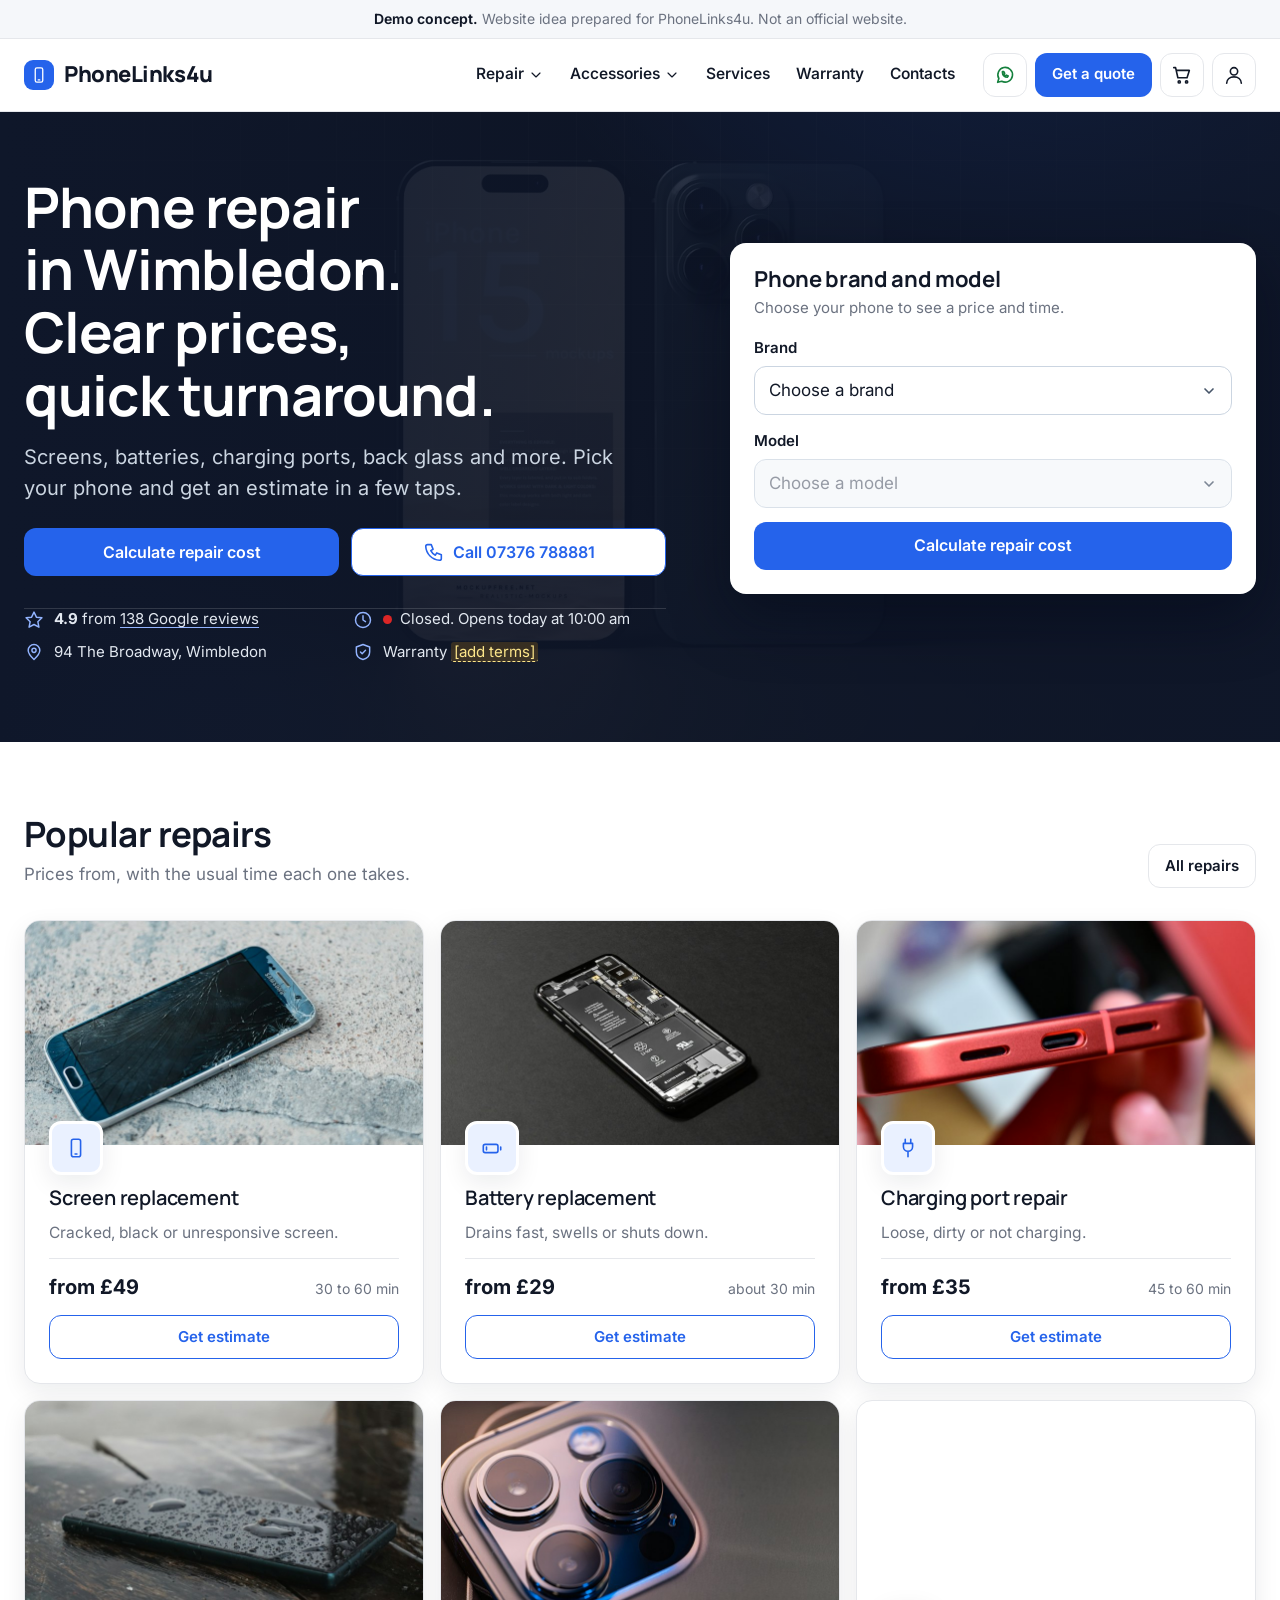
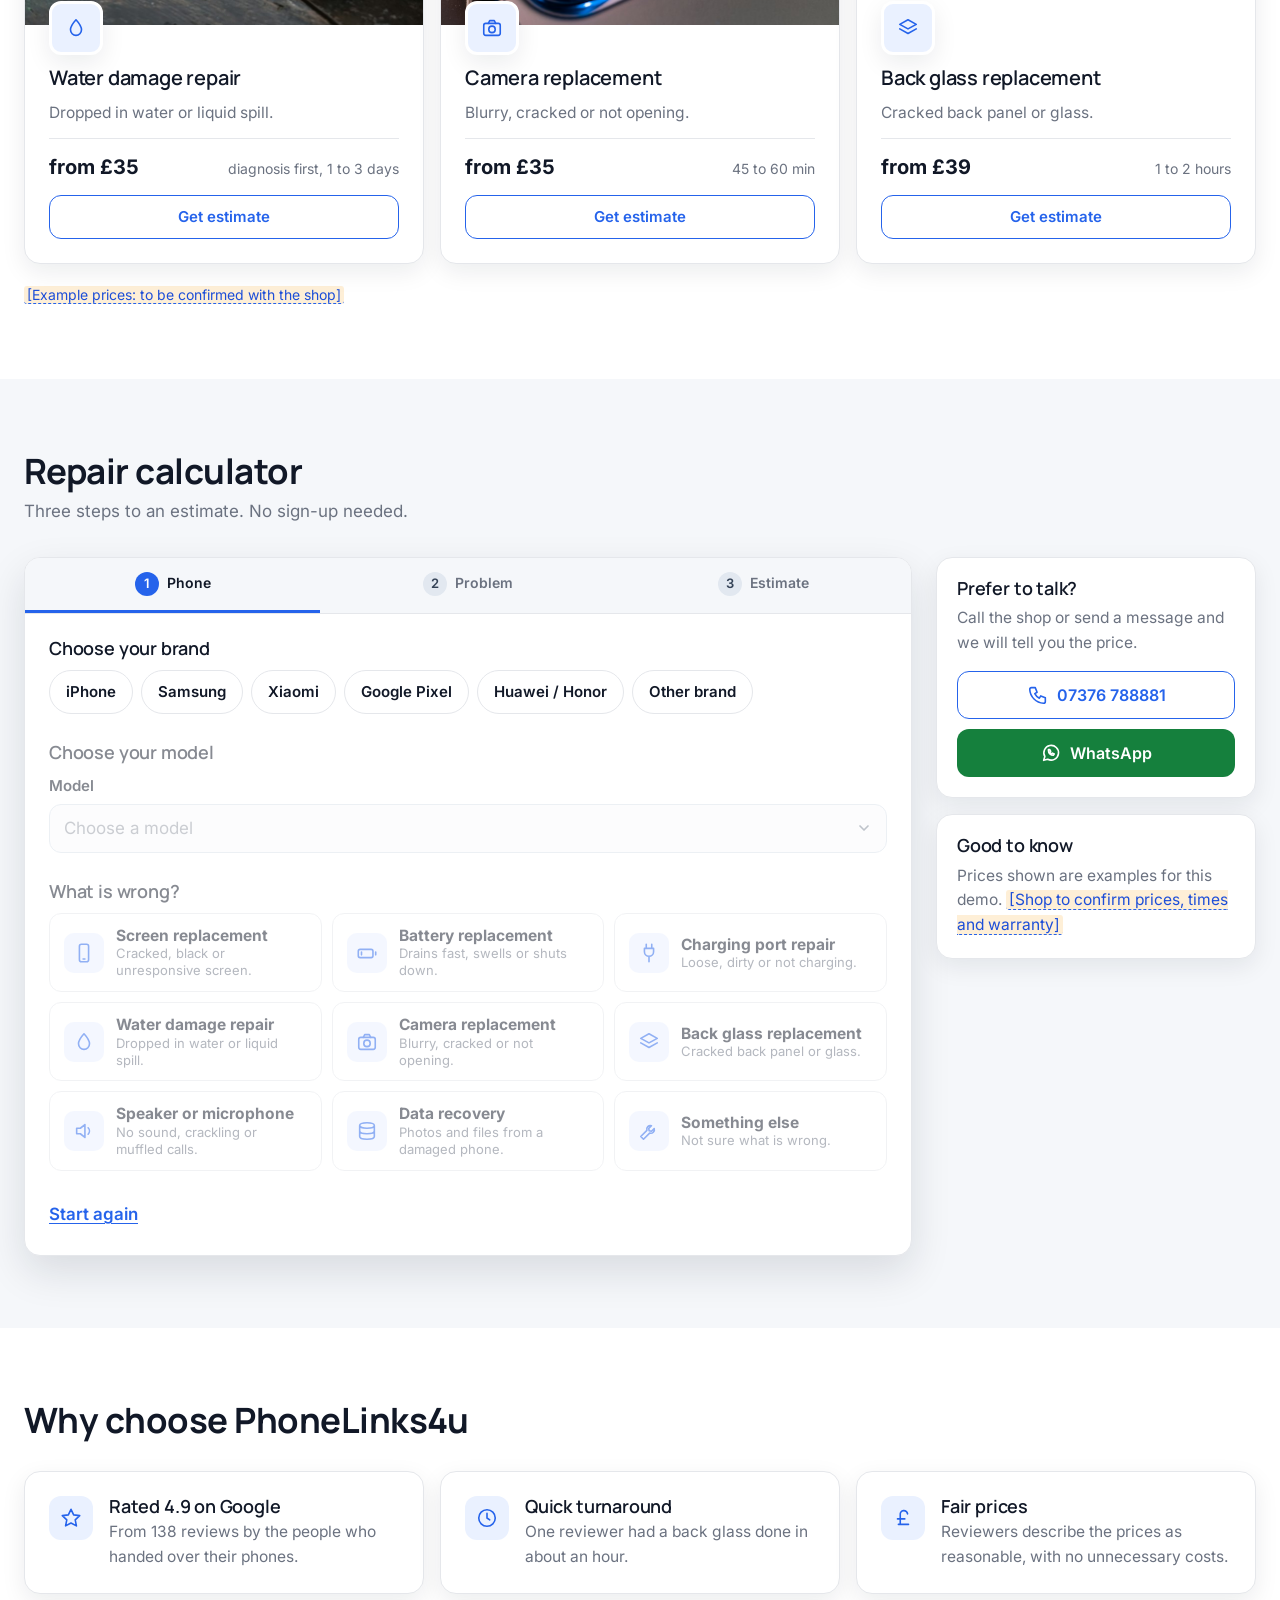
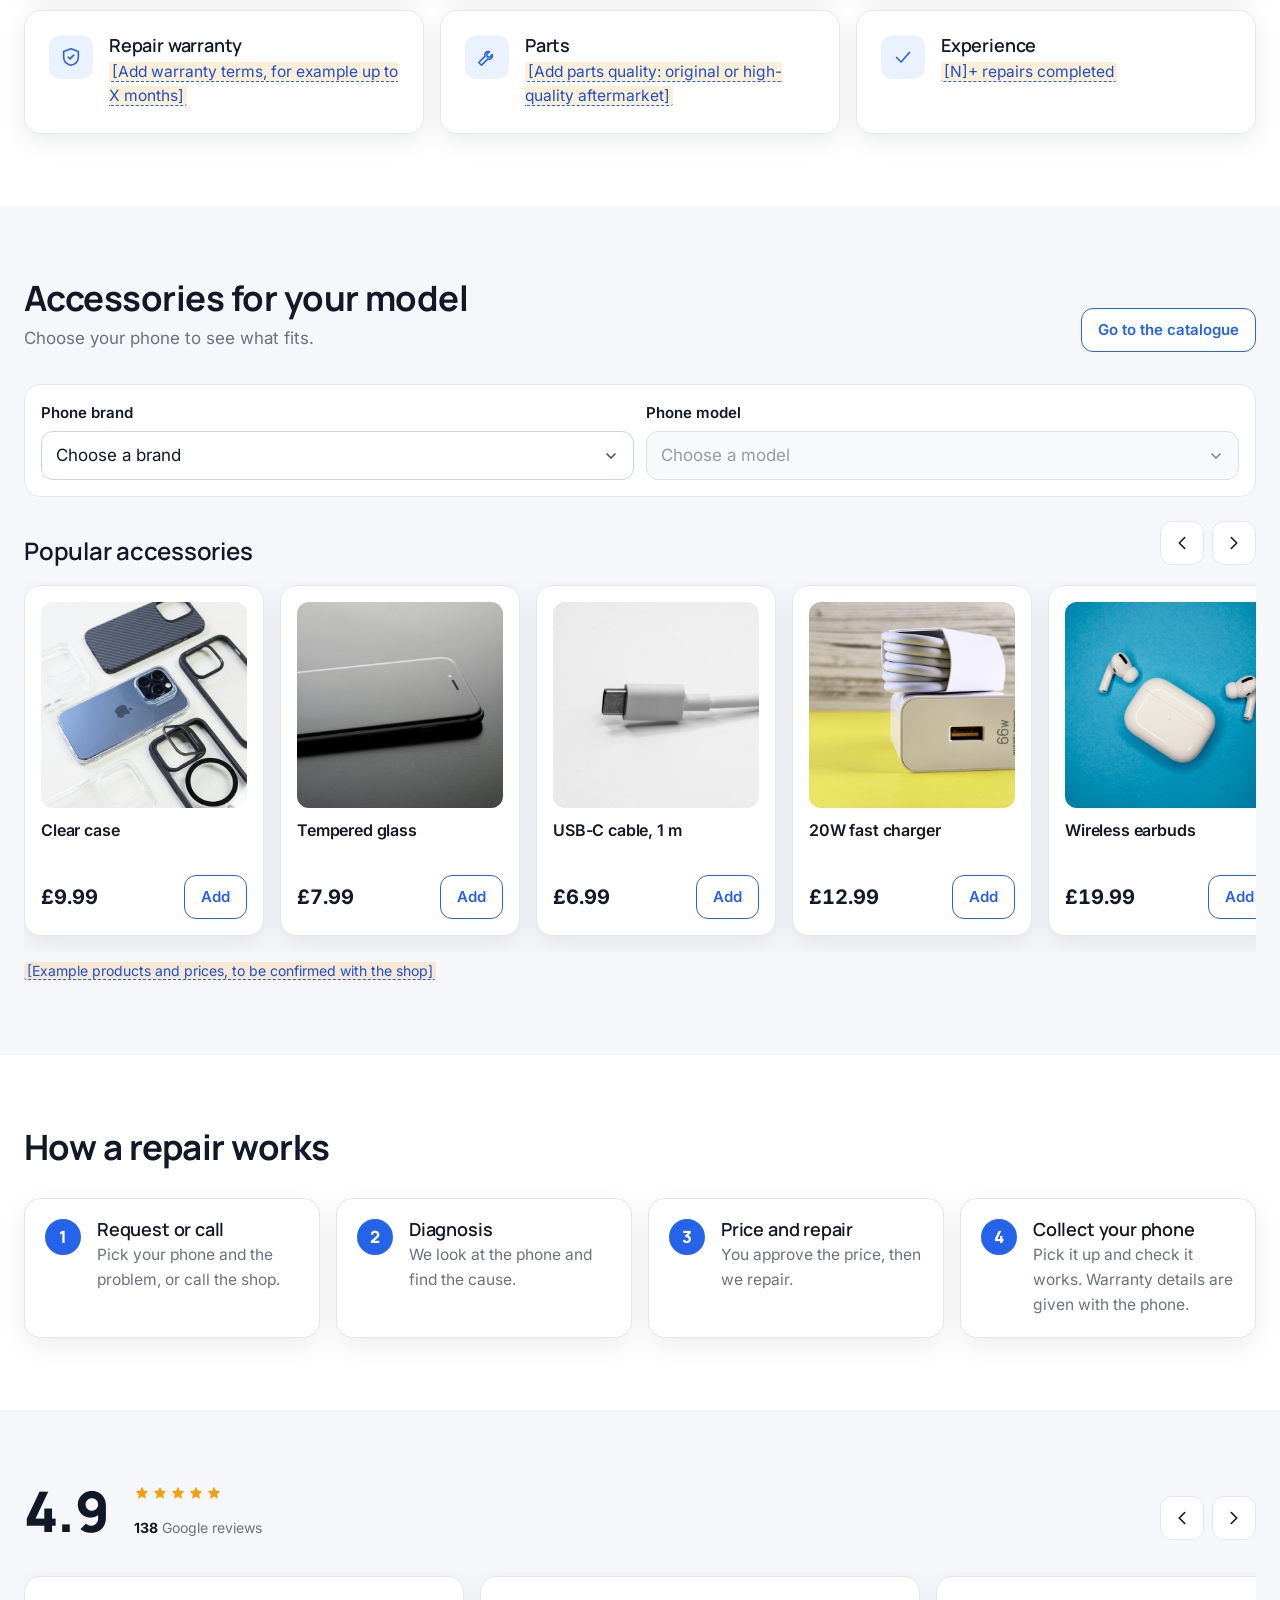
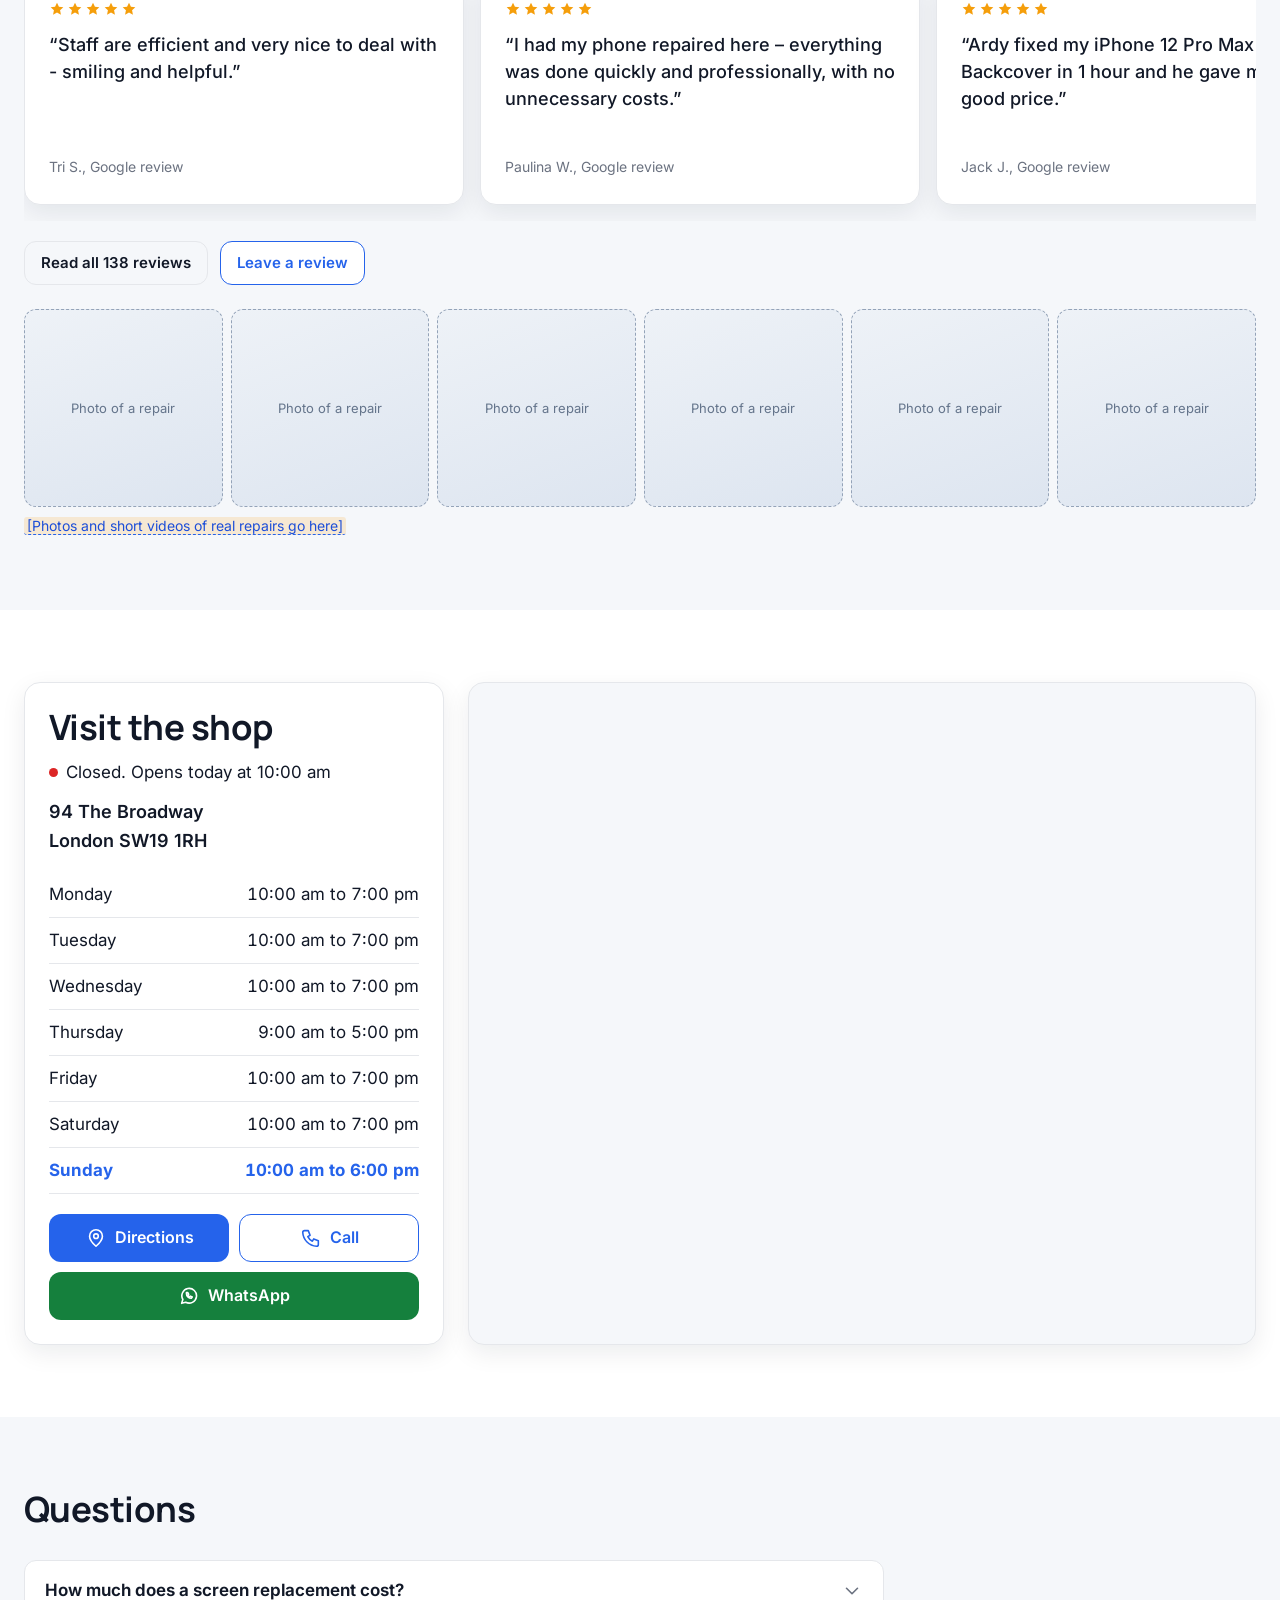
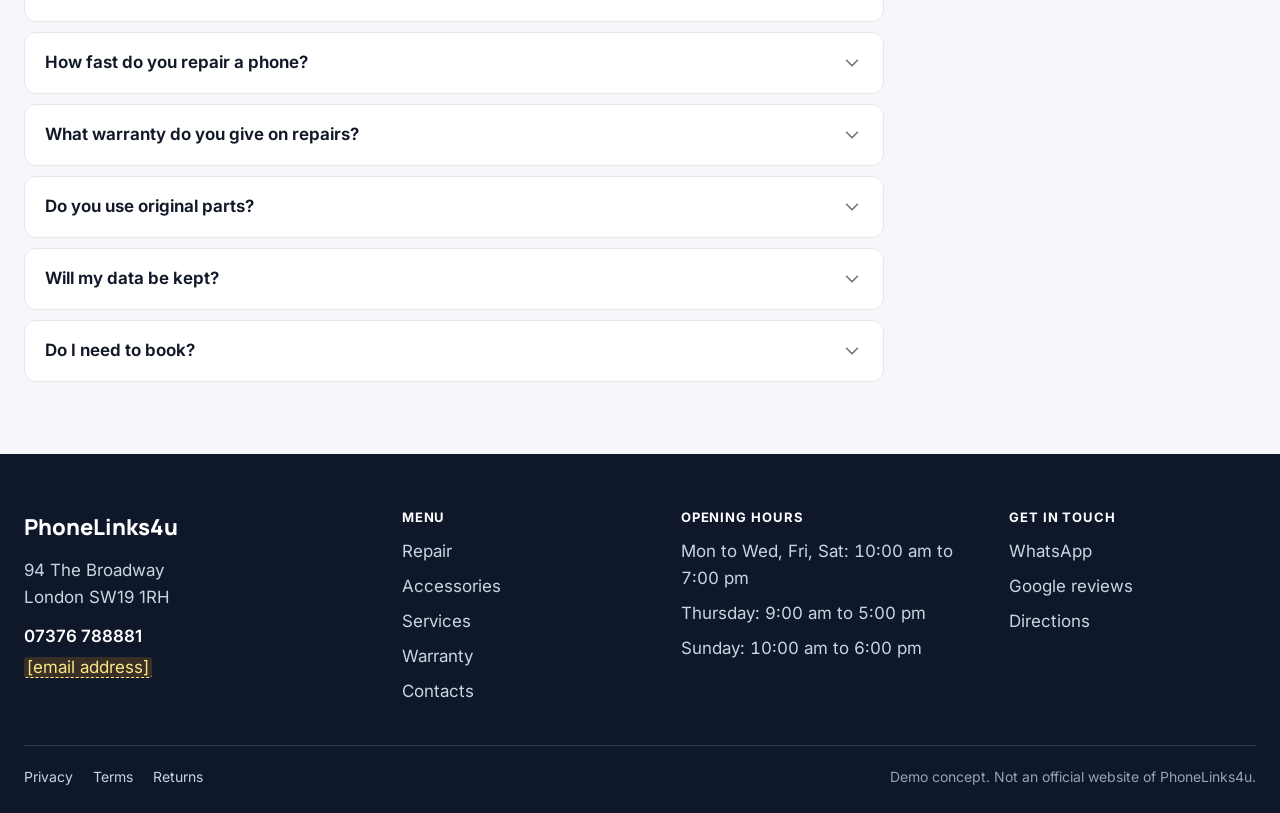
==== commit 36561d68: "Оновлення сторінок магазину та додавання зображень" ====
--- a/index.html
+++ b/index.html
@@ -85,6 +85,7 @@
 </div>
 <main id="main">
 <section class="hero">
+  <img class="hero-bg" src="assets/img/hero-phones.jpg" alt="" width="1600" height="900" fetchpriority="high">
   <div class="container hero-grid">
     <div>
       <h1>Phone repair in Wimbledon. Clear prices, quick turnaround.</h1>
@@ -117,42 +118,48 @@
       <a class="btn btn-ghost btn-sm" href="repair/index.html">All repairs</a>
     </div>
     <div class="repair-grid">
-<article class="card repair-card" id="card-screen">
+<article class="card repair-card has-img" id="card-screen">
+  <img class="card-img" src="assets/img/rep-screen.jpg" alt="Phone with a cracked screen" width="800" height="450" loading="lazy" decoding="async">
   <span class="ico"><svg class="i " aria-hidden="true"><use href="#i-screen"/></svg></span>
   <h3>Screen replacement</h3>
   <p>Cracked, black or unresponsive screen.</p>
   <div class="meta"><span class="price">from £49</span><span class="caption">30 to 60 min</span></div>
   <a class="btn btn-secondary btn-sm" href="#calculator" data-pick-fault="screen">Get estimate</a>
 </article>
-<article class="card repair-card" id="card-battery">
+<article class="card repair-card has-img" id="card-battery">
+  <img class="card-img" src="assets/img/rep-battery.jpg" alt="Inside of a phone showing the battery" width="800" height="450" loading="lazy" decoding="async">
   <span class="ico"><svg class="i " aria-hidden="true"><use href="#i-battery"/></svg></span>
   <h3>Battery replacement</h3>
   <p>Drains fast, swells or shuts down.</p>
   <div class="meta"><span class="price">from £29</span><span class="caption">about 30 min</span></div>
   <a class="btn btn-secondary btn-sm" href="#calculator" data-pick-fault="battery">Get estimate</a>
 </article>
-<article class="card repair-card" id="card-charging">
+<article class="card repair-card has-img" id="card-charging">
+  <img class="card-img" src="assets/img/rep-charging.jpg" alt="USB-C charging port on a phone" width="800" height="450" loading="lazy" decoding="async">
   <span class="ico"><svg class="i " aria-hidden="true"><use href="#i-plug"/></svg></span>
   <h3>Charging port repair</h3>
   <p>Loose, dirty or not charging.</p>
   <div class="meta"><span class="price">from £35</span><span class="caption">45 to 60 min</span></div>
   <a class="btn btn-secondary btn-sm" href="#calculator" data-pick-fault="charging">Get estimate</a>
 </article>
-<article class="card repair-card" id="card-water">
+<article class="card repair-card has-img" id="card-water">
+  <img class="card-img" src="assets/img/rep-water.jpg" alt="Phone covered in water drops" width="800" height="450" loading="lazy" decoding="async">
   <span class="ico"><svg class="i " aria-hidden="true"><use href="#i-drop"/></svg></span>
   <h3>Water damage repair</h3>
   <p>Dropped in water or liquid spill.</p>
   <div class="meta"><span class="price">from £35</span><span class="caption">diagnosis first, 1 to 3 days</span></div>
   <a class="btn btn-secondary btn-sm" href="#calculator" data-pick-fault="water">Get estimate</a>
 </article>
-<article class="card repair-card" id="card-camera">
+<article class="card repair-card has-img" id="card-camera">
+  <img class="card-img" src="assets/img/rep-camera.jpg" alt="Close-up of phone camera lenses" width="800" height="450" loading="lazy" decoding="async">
   <span class="ico"><svg class="i " aria-hidden="true"><use href="#i-camera"/></svg></span>
   <h3>Camera replacement</h3>
   <p>Blurry, cracked or not opening.</p>
   <div class="meta"><span class="price">from £35</span><span class="caption">45 to 60 min</span></div>
   <a class="btn btn-secondary btn-sm" href="#calculator" data-pick-fault="camera">Get estimate</a>
 </article>
-<article class="card repair-card" id="card-back">
+<article class="card repair-card has-img" id="card-back">
+  <img class="card-img" src="assets/img/rep-back.jpg" alt="iPhone with cracked back glass" width="800" height="450" loading="lazy" decoding="async">
   <span class="ico"><svg class="i " aria-hidden="true"><use href="#i-back"/></svg></span>
   <h3>Back glass replacement</h3>
   <p>Cracked back panel or glass.</p>
@@ -242,43 +249,43 @@
       </div>
       <div class="carousel" data-carousel tabindex="0" aria-label="Accessories">
 <article class="card product" data-tpl="Clear case for {model}" data-generic="Clear case" data-specific="1">
-  <div class="thumb" role="img" aria-label="Product photo placeholder"><svg class="i " aria-hidden="true"><use href="#i-box"/></svg></div>
+  <div class="thumb"><img src="assets/img/acc-case.jpg" alt="Clear phone case on an iPhone" width="600" height="600" loading="lazy" decoding="async"></div>
   <span class="tag" data-fit hidden>Fits your phone</span>
   <h3 data-name>Clear case</h3>
   <div class="row"><span class="price">£9.99</span><button class="btn btn-secondary btn-sm" type="button" data-fullsite>Add</button></div>
 </article>
 <article class="card product" data-tpl="Tempered glass for {model}" data-generic="Tempered glass" data-specific="1">
-  <div class="thumb" role="img" aria-label="Product photo placeholder"><svg class="i " aria-hidden="true"><use href="#i-screen"/></svg></div>
+  <div class="thumb"><img src="assets/img/acc-glass.jpg" alt="Tempered glass screen protector on a phone" width="600" height="600" loading="lazy" decoding="async"></div>
   <span class="tag" data-fit hidden>Fits your phone</span>
   <h3 data-name>Tempered glass</h3>
   <div class="row"><span class="price">£7.99</span><button class="btn btn-secondary btn-sm" type="button" data-fullsite>Add</button></div>
 </article>
 <article class="card product" data-tpl="USB-C cable, 1 m" data-generic="USB-C cable, 1 m" data-specific="0">
-  <div class="thumb" role="img" aria-label="Product photo placeholder"><svg class="i " aria-hidden="true"><use href="#i-plug"/></svg></div>
+  <div class="thumb"><img src="assets/img/acc-cable.jpg" alt="White USB-C cable" width="600" height="600" loading="lazy" decoding="async"></div>
   <span class="tag" data-fit hidden>Fits your phone</span>
   <h3 data-name>USB-C cable, 1 m</h3>
   <div class="row"><span class="price">£6.99</span><button class="btn btn-secondary btn-sm" type="button" data-fullsite>Add</button></div>
 </article>
 <article class="card product" data-tpl="20W fast charger" data-generic="20W fast charger" data-specific="0">
-  <div class="thumb" role="img" aria-label="Product photo placeholder"><svg class="i " aria-hidden="true"><use href="#i-plug"/></svg></div>
+  <div class="thumb"><img src="assets/img/acc-charger.jpg" alt="Fast charger plug with cable" width="600" height="600" loading="lazy" decoding="async"></div>
   <span class="tag" data-fit hidden>Fits your phone</span>
   <h3 data-name>20W fast charger</h3>
   <div class="row"><span class="price">£12.99</span><button class="btn btn-secondary btn-sm" type="button" data-fullsite>Add</button></div>
 </article>
 <article class="card product" data-tpl="Wireless earbuds" data-generic="Wireless earbuds" data-specific="0">
-  <div class="thumb" role="img" aria-label="Product photo placeholder"><svg class="i " aria-hidden="true"><use href="#i-audio"/></svg></div>
+  <div class="thumb"><img src="assets/img/acc-earbuds.jpg" alt="Wireless earbuds with charging case" width="600" height="600" loading="lazy" decoding="async"></div>
   <span class="tag" data-fit hidden>Fits your phone</span>
   <h3 data-name>Wireless earbuds</h3>
   <div class="row"><span class="price">£19.99</span><button class="btn btn-secondary btn-sm" type="button" data-fullsite>Add</button></div>
 </article>
 <article class="card product" data-tpl="Power bank 10,000 mAh" data-generic="Power bank 10,000 mAh" data-specific="0">
-  <div class="thumb" role="img" aria-label="Product photo placeholder"><svg class="i " aria-hidden="true"><use href="#i-battery"/></svg></div>
+  <div class="thumb"><img src="assets/img/acc-powerbank.jpg" alt="Silver power bank" width="600" height="600" loading="lazy" decoding="async"></div>
   <span class="tag" data-fit hidden>Fits your phone</span>
   <h3 data-name>Power bank 10,000 mAh</h3>
   <div class="row"><span class="price">£17.99</span><button class="btn btn-secondary btn-sm" type="button" data-fullsite>Add</button></div>
 </article>
 <article class="card product" data-tpl="Phone ring holder" data-generic="Phone ring holder" data-specific="0">
-  <div class="thumb" role="img" aria-label="Product photo placeholder"><svg class="i " aria-hidden="true"><use href="#i-box"/></svg></div>
+  <div class="thumb"><img src="assets/img/acc-ring.jpg" alt="Phone with a ring holder on the back" width="600" height="600" loading="lazy" decoding="async"></div>
   <span class="tag" data-fit hidden>Fits your phone</span>
   <h3 data-name>Phone ring holder</h3>
   <div class="row"><span class="price">£3.99</span><button class="btn btn-secondary btn-sm" type="button" data-fullsite>Add</button></div>
--- a/assets/css/base.css
+++ b/assets/css/base.css
@@ -368,3 +368,21 @@
 @media (prefers-reduced-motion: reduce) {
   *, *::before, *::after { animation: none !important; transition: none !important; scroll-behavior: auto !important; }
 }
+
+/* Photos (Unsplash, see assets/img/CREDITS.md) */
+.product .thumb { overflow: hidden; background: #F1F5F9; }
+.product .thumb img { width: 100%; height: 100%; object-fit: cover; display: block; transition: transform .3s ease; }
+.product:hover .thumb img { transform: scale(1.04); }
+.hero-bg { position: absolute; inset: 0; width: 100%; height: 100%; object-fit: cover; object-position: 30% center; opacity: .28; pointer-events: none; }
+.hero::after { content: ""; position: absolute; inset: 0; background: linear-gradient(90deg, var(--c-dark) 0%, rgb(15 23 42 / .55) 55%, rgb(15 23 42 / .85) 100%); pointer-events: none; }
+.hero > .container { position: relative; z-index: 1; }
+.brand-card { overflow: hidden; }
+.brand-img { display: block; width: calc(100% + 48px); max-width: none; margin: -24px -24px 16px; height: auto; aspect-ratio: 16 / 9; object-fit: cover; }
+.page-hero-grid { display: grid; gap: 8px 40px; align-items: center; }
+.page-hero-img { width: 100%; height: auto; aspect-ratio: 3 / 2; object-fit: cover; border-radius: var(--r-lg); box-shadow: var(--shadow); }
+@media (min-width: 900px) { .page-hero-grid { grid-template-columns: 1.2fr .8fr; } .page-hero-grid > nav { grid-column: 1 / -1; } .page-hero-grid > h1, .page-hero-grid > p { grid-column: 1; } .page-hero-grid > h1 { align-self: end; } .page-hero-grid > p { align-self: start; } .page-hero-img { grid-column: 2; grid-row: 2 / span 2; max-height: 280px; } }
+
+/* Repair and service card photos */
+.repair-card.has-img { overflow: hidden; padding-top: 0; }
+.repair-card .card-img { display: block; width: calc(100% + 48px); max-width: none; height: auto; margin: 0 -24px; aspect-ratio: 16 / 9; object-fit: cover; }
+.repair-card.has-img .ico { margin-top: -36px; position: relative; border: 3px solid #fff; box-sizing: content-box; box-shadow: var(--shadow); background: var(--c-accent-soft); }
